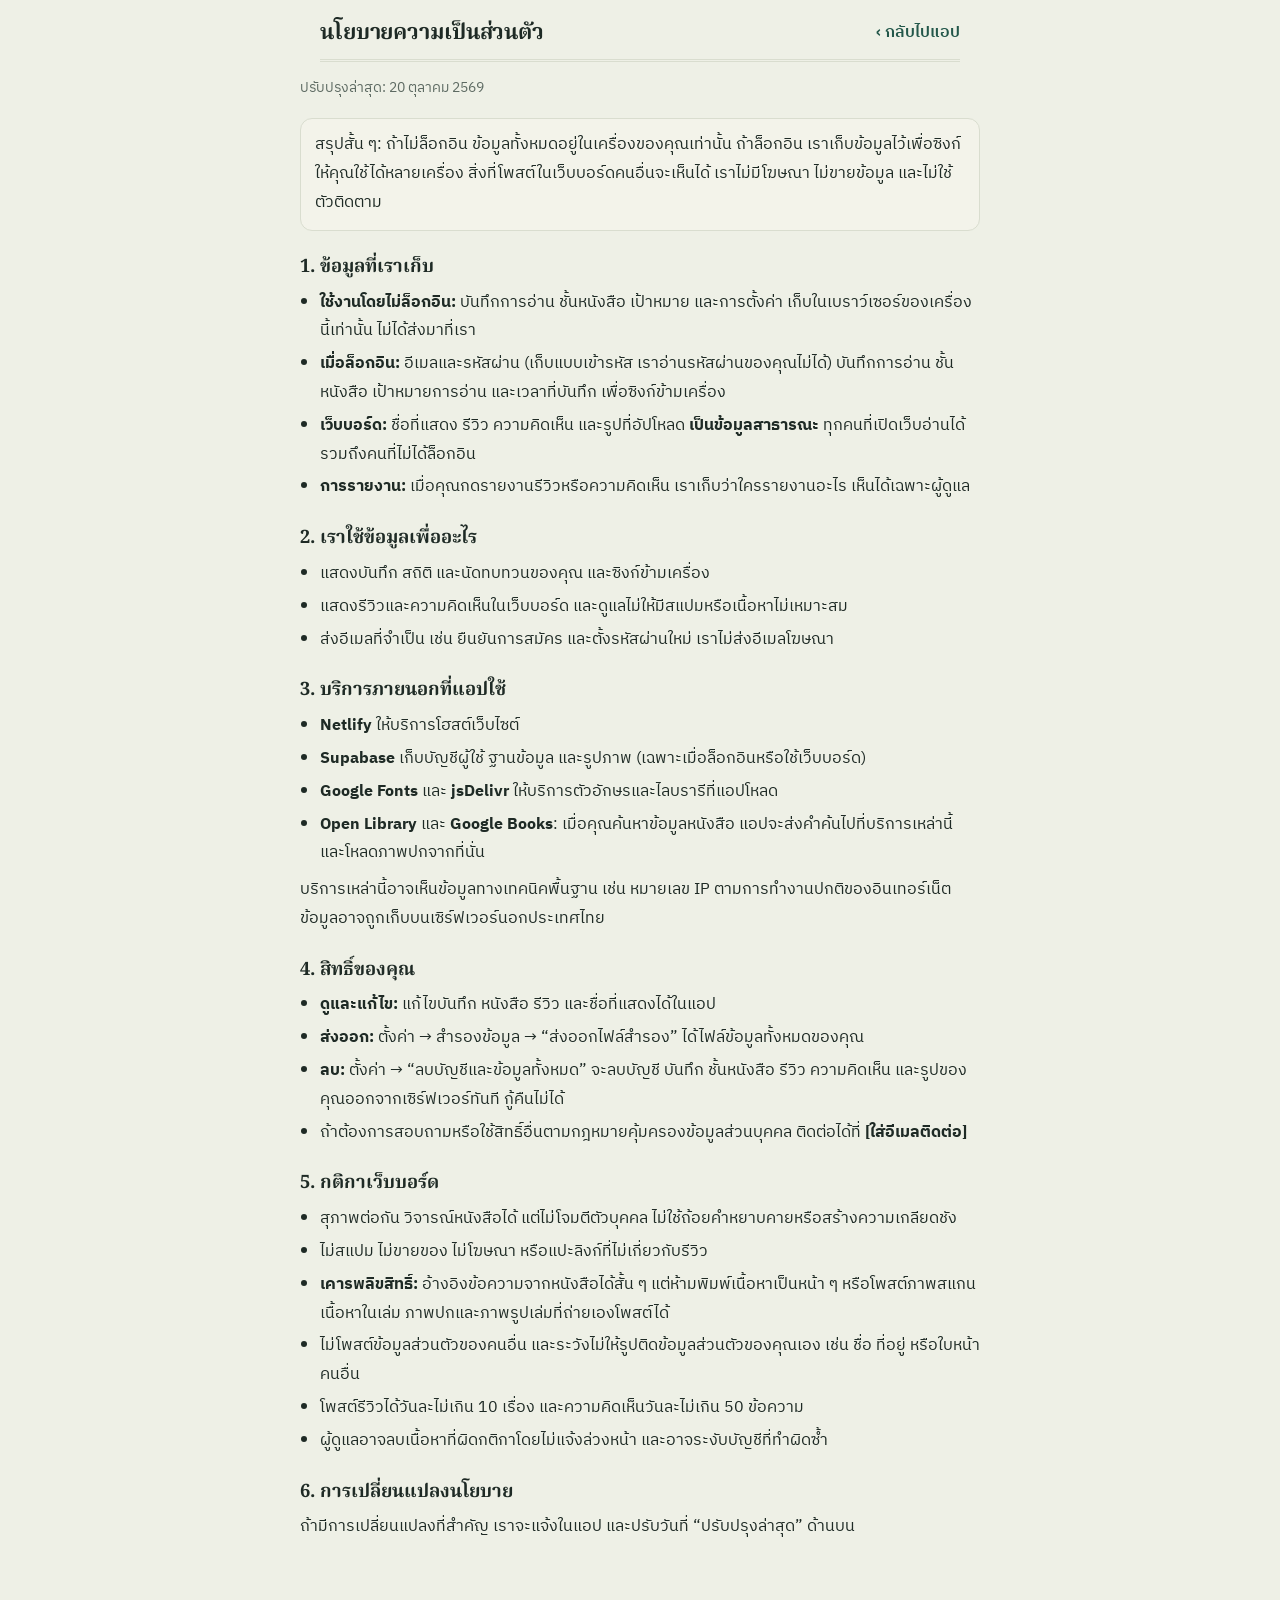
==== privacy.html @ 0d03c8bd "ค้นหาข้อมูลหนังสือ, หน้าแนะนำครั้งแรก, นโยบายความเป็นส่วนตัว และลบบัญชี ค้นหาข้อมูลหนังสือ - ค้นด้วย" ====
<!doctype html>
<html lang="th" data-theme="light">
<head>
  <meta charset="utf-8">
  <meta name="viewport" content="width=device-width, initial-scale=1, viewport-fit=cover">
  <title>นโยบายความเป็นส่วนตัวและกติกาการใช้งาน · สมุดบันทึกการอ่าน</title>
  <meta name="theme-color" content="#eef0e6">
  <link rel="icon" href="icons/icon.svg" type="image/svg+xml">
  <script>try { var t = localStorage.getItem("reading-journal-theme"); if (t === "dark" || t === "system") document.documentElement.dataset.theme = t; } catch (e) {}</script>
  <link rel="preconnect" href="https://fonts.googleapis.com">
  <link rel="stylesheet" href="https://fonts.googleapis.com/css2?family=Noto+Serif+Thai:wght@500;700&family=IBM+Plex+Sans+Thai:wght@400;500;600&display=swap">
  <link rel="stylesheet" href="app.css">
  <style>
    body { padding-bottom: 48px; }
    .doc { max-width: 680px; margin: 0 auto; display: grid; gap: 18px; padding-block: 8px 24px; }
    .doc section { display: grid; gap: 8px; }
    .doc h2 { font-size: 1.15rem; margin-top: 6px; }
    .doc p, .doc li { margin: 0; line-height: 1.8; }
    .doc ul { margin: 0; padding-left: 20px; display: grid; gap: 4px; }
    .doc .updated { color: var(--muted); font-size: .85rem; }
    .doc .callout { background: var(--field); border: 1px solid var(--line); border-radius: 12px; padding: 12px 14px; }
    .doc a { color: var(--accent); }
    .top h1 { font-size: 1.35rem; }
    .top .back { white-space: nowrap; flex-shrink: 0; }
  </style>
</head>
<body>
  <header class="top">
    <h1>นโยบายความเป็นส่วนตัว</h1>
    <a class="link back" href="./">‹ กลับไปแอป</a>
  </header>
  <main class="doc">
    <p class="updated">ปรับปรุงล่าสุด: 20 ตุลาคม 2569</p>

    <p class="callout">สรุปสั้น ๆ: ถ้าไม่ล็อกอิน ข้อมูลทั้งหมดอยู่ในเครื่องของคุณเท่านั้น ถ้าล็อกอิน เราเก็บข้อมูลไว้เพื่อซิงก์ให้คุณใช้ได้หลายเครื่อง สิ่งที่โพสต์ในเว็บบอร์ดคนอื่นจะเห็นได้ เราไม่มีโฆษณา ไม่ขายข้อมูล และไม่ใช้ตัวติดตาม</p>

    <section>
      <h2>1. ข้อมูลที่เราเก็บ</h2>
      <ul>
        <li><b>ใช้งานโดยไม่ล็อกอิน:</b> บันทึกการอ่าน ชั้นหนังสือ เป้าหมาย และการตั้งค่า เก็บในเบราว์เซอร์ของเครื่องนี้เท่านั้น ไม่ได้ส่งมาที่เรา</li>
        <li><b>เมื่อล็อกอิน:</b> อีเมลและรหัสผ่าน (เก็บแบบเข้ารหัส เราอ่านรหัสผ่านของคุณไม่ได้) บันทึกการอ่าน ชั้นหนังสือ เป้าหมายการอ่าน และเวลาที่บันทึก เพื่อซิงก์ข้ามเครื่อง</li>
        <li><b>เว็บบอร์ด:</b> ชื่อที่แสดง รีวิว ความคิดเห็น และรูปที่อัปโหลด <b>เป็นข้อมูลสาธารณะ</b> ทุกคนที่เปิดเว็บอ่านได้ รวมถึงคนที่ไม่ได้ล็อกอิน</li>
        <li><b>การรายงาน:</b> เมื่อคุณกดรายงานรีวิวหรือความคิดเห็น เราเก็บว่าใครรายงานอะไร เห็นได้เฉพาะผู้ดูแล</li>
      </ul>
    </section>

    <section>
      <h2>2. เราใช้ข้อมูลเพื่ออะไร</h2>
      <ul>
        <li>แสดงบันทึก สถิติ และนัดทบทวนของคุณ และซิงก์ข้ามเครื่อง</li>
        <li>แสดงรีวิวและความคิดเห็นในเว็บบอร์ด และดูแลไม่ให้มีสแปมหรือเนื้อหาไม่เหมาะสม</li>
        <li>ส่งอีเมลที่จำเป็น เช่น ยืนยันการสมัคร และตั้งรหัสผ่านใหม่ เราไม่ส่งอีเมลโฆษณา</li>
      </ul>
    </section>

    <section>
      <h2>3. บริการภายนอกที่แอปใช้</h2>
      <ul>
        <li><b>Netlify</b> ให้บริการโฮสต์เว็บไซต์</li>
        <li><b>Supabase</b> เก็บบัญชีผู้ใช้ ฐานข้อมูล และรูปภาพ (เฉพาะเมื่อล็อกอินหรือใช้เว็บบอร์ด)</li>
        <li><b>Google Fonts</b> และ <b>jsDelivr</b> ให้บริการตัวอักษรและไลบรารีที่แอปโหลด</li>
        <li><b>Open Library</b> และ <b>Google Books</b>: เมื่อคุณค้นหาข้อมูลหนังสือ แอปจะส่งคำค้นไปที่บริการเหล่านี้ และโหลดภาพปกจากที่นั่น</li>
      </ul>
      <p>บริการเหล่านี้อาจเห็นข้อมูลทางเทคนิคพื้นฐาน เช่น หมายเลข IP ตามการทำงานปกติของอินเทอร์เน็ต ข้อมูลอาจถูกเก็บบนเซิร์ฟเวอร์นอกประเทศไทย</p>
    </section>

    <section>
      <h2>4. สิทธิ์ของคุณ</h2>
      <ul>
        <li><b>ดูและแก้ไข:</b> แก้ไขบันทึก หนังสือ รีวิว และชื่อที่แสดงได้ในแอป</li>
        <li><b>ส่งออก:</b> ตั้งค่า → สำรองข้อมูล → “ส่งออกไฟล์สำรอง” ได้ไฟล์ข้อมูลทั้งหมดของคุณ</li>
        <li><b>ลบ:</b> ตั้งค่า → “ลบบัญชีและข้อมูลทั้งหมด” จะลบบัญชี บันทึก ชั้นหนังสือ รีวิว ความคิดเห็น และรูปของคุณออกจากเซิร์ฟเวอร์ทันที กู้คืนไม่ได้</li>
        <li>ถ้าต้องการสอบถามหรือใช้สิทธิ์อื่นตามกฎหมายคุ้มครองข้อมูลส่วนบุคคล ติดต่อได้ที่ <b>[ใส่อีเมลติดต่อ]</b></li>
      </ul>
    </section>

    <section id="rules">
      <h2>5. กติกาเว็บบอร์ด</h2>
      <ul>
        <li>สุภาพต่อกัน วิจารณ์หนังสือได้ แต่ไม่โจมตีตัวบุคคล ไม่ใช้ถ้อยคำหยาบคายหรือสร้างความเกลียดชัง</li>
        <li>ไม่สแปม ไม่ขายของ ไม่โฆษณา หรือแปะลิงก์ที่ไม่เกี่ยวกับรีวิว</li>
        <li><b>เคารพลิขสิทธิ์:</b> อ้างอิงข้อความจากหนังสือได้สั้น ๆ แต่ห้ามพิมพ์เนื้อหาเป็นหน้า ๆ หรือโพสต์ภาพสแกนเนื้อหาในเล่ม ภาพปกและภาพรูปเล่มที่ถ่ายเองโพสต์ได้</li>
        <li>ไม่โพสต์ข้อมูลส่วนตัวของคนอื่น และระวังไม่ให้รูปติดข้อมูลส่วนตัวของคุณเอง เช่น ชื่อ ที่อยู่ หรือใบหน้าคนอื่น</li>
        <li>โพสต์รีวิวได้วันละไม่เกิน 10 เรื่อง และความคิดเห็นวันละไม่เกิน 50 ข้อความ</li>
        <li>ผู้ดูแลอาจลบเนื้อหาที่ผิดกติกาโดยไม่แจ้งล่วงหน้า และอาจระงับบัญชีที่ทำผิดซ้ำ</li>
      </ul>
    </section>

    <section>
      <h2>6. การเปลี่ยนแปลงนโยบาย</h2>
      <p>ถ้ามีการเปลี่ยนแปลงที่สำคัญ เราจะแจ้งในแอป และปรับวันที่ “ปรับปรุงล่าสุด” ด้านบน</p>
    </section>
  </main>
</body>
</html>
---- app.css ----
/* แนวทาง: "ห้องสมุดอบอุ่น" — กระดาษอมเขียว หมึกเข้ม ปกผ้าสีเขียวขวด และทองสำหรับความสำเร็จ
   Layout: แอปคอลัมน์เดียวสำหรับมือถือ หัวเรื่องแบบหน้าหนังสือ เนื้อหาเลื่อนได้ แถบเมนูติดล่าง; บนจอใหญ่จัดกลาง */
:root {
  --bg: #eef0e6;          /* กระดาษอมเขียว */
  --paper: #fbfaf4;       /* หน้ากระดาษการ์ด */
  --field: #f3f3ea;       /* ช่องกรอก */
  --ink: #1e2a25;         /* หมึก */
  --muted: #5d6a62;
  --line: #d9ddcf;
  --accent: #23574a;      /* ปกผ้าเขียวขวด */
  --accent-deep: #18413a;
  --on-accent: #f7f4e6;
  --accent-soft: #e0eae2;
  --gold: #94701f;        /* ความสำเร็จ: ดาว ✓ ตัวเลข */
  --gold-soft: #f2e9d0;
  --due: #a5591b;         /* ต้องทำ: ถึงรอบทบทวน เตือน */
  --due-soft: #f5e6d3;
  --shadow: 30 42 37;     /* rgb ของเงา */
  --display: "Noto Serif Thai", "Iowan Old Style", Georgia, serif;
  --body: "IBM Plex Sans Thai", "Sarabun", system-ui, sans-serif;
  /* สีกราฟหมวดหมู่ 8 สี (ตรวจด้วย validate_palette แล้ว: CVD ΔE ≥ 8.8, normal ≥ 16.6, contrast ≥ 3:1) */
  --c1: #007b4e; --c2: #b85881; --c3: #206ec8; --c4: #9f3c23; --c5: #824ca6; --c6: #915500; --c7: #00989f; --c8: #7f8a00; --c-none: #b9bdb2;
  --radius: 14px;
  --tabs-h: 66px;
  color-scheme: light;
}
/* ธีม: ค่าเริ่มต้นคือโทนสว่าง (data-theme="light")
   เลือกได้ในหน้าตั้งค่า: "dark" = มืดเสมอ, "system" = ตามการตั้งค่าของเครื่อง */
:root[data-theme="dark"] {
  --bg: #111814; --paper: #19221d; --field: #141c18; --ink: #e8eae0; --muted: #9da99f; --line: #2c3832;
  --accent: #8fc9b2; --accent-deep: #a9d8c5; --on-accent: #0e1d17; --accent-soft: #1f3129;
  --gold: #dcb766; --gold-soft: #33301f; --due: #e3a25b; --due-soft: #35281a; --shadow: 0 0 0;
  --c1: #048560; --c2: #cd5e8e; --c3: #3883dd; --c4: #d9674b; --c5: #a76fce; --c6: #9c6400; --c7: #00939c; --c8: #828c2b; --c-none: #4a554e;
  color-scheme: dark;
}
@media (prefers-color-scheme: dark) {
  :root[data-theme="system"] {
    --bg: #111814; --paper: #19221d; --field: #141c18; --ink: #e8eae0; --muted: #9da99f; --line: #2c3832;
    --accent: #8fc9b2; --accent-deep: #a9d8c5; --on-accent: #0e1d17; --accent-soft: #1f3129;
    --gold: #dcb766; --gold-soft: #33301f; --due: #e3a25b; --due-soft: #35281a; --shadow: 0 0 0;
  --c1: #048560; --c2: #cd5e8e; --c3: #3883dd; --c4: #d9674b; --c5: #a76fce; --c6: #9c6400; --c7: #00939c; --c8: #828c2b; --c-none: #4a554e;
    color-scheme: dark;
  }
}

* { box-sizing: border-box; -webkit-tap-highlight-color: transparent; }
[hidden] { display: none !important; }
html, body { margin: 0; }
body {
  background: var(--bg); color: var(--ink);
  font-family: var(--body); font-size: 16px; line-height: 1.65;
  padding: 0 16px calc(var(--tabs-h) + env(safe-area-inset-bottom, 0px) + 28px);
  -webkit-text-size-adjust: 100%;
  -webkit-font-smoothing: antialiased;
}
::selection { background: var(--gold-soft); }
main, .top { max-width: 640px; margin: 0 auto; }

/* ---------- หัวเรื่องแบบหน้าหนังสือ ---------- */
.top {
  display: flex; justify-content: space-between; align-items: center; gap: 12px;
  padding-top: calc(env(safe-area-inset-top, 0px) + 20px); padding-bottom: 12px;
  margin-bottom: 6px;
  border-bottom: 3px double var(--line);
}
h1 { font-family: var(--display); font-weight: 700; font-size: 1.7rem; margin: 0; line-height: 1.25; letter-spacing: -.005em; text-wrap: balance; }
h2 { font-family: var(--display); font-weight: 700; font-size: 1.12rem; margin: 0; line-height: 1.4; }
h3 { text-wrap: balance; }
.top-right { display: flex; align-items: center; gap: 8px; flex-shrink: 0; }
.sync { margin: 0; font-size: .76rem; color: var(--muted); }
.sync.warn { color: var(--due); font-weight: 600; }
.icon-btn {
  width: 40px; height: 40px; padding: 0; display: grid; place-items: center; border-radius: 50%;
  color: var(--muted); background: var(--paper); border: 1px solid var(--line);
}
.icon-btn svg { width: 21px; height: 21px; fill: none; stroke: currentColor; stroke-width: 1.8; stroke-linecap: round; }
.icon-btn.on { color: var(--accent); border-color: var(--accent); }

.view { display: grid; gap: 18px; padding-block: 12px; }
.today {
  margin: 0; color: var(--muted); font-size: .8rem; letter-spacing: .06em;
  display: flex; align-items: center; gap: 10px;
}
.today::after { content: ""; flex: 1; height: 1px; background: var(--line); }

/* ---------- พื้นผิว ---------- */
.card, .entry, fieldset, .stats {
  background: var(--paper); border: 1px solid var(--line); border-radius: var(--radius);
  box-shadow: 0 1px 0 rgb(var(--shadow) / .04), 0 10px 24px -18px rgb(var(--shadow) / .35);
}
.card { padding: 18px; }
.stack { display: grid; gap: 10px; }
.stack p { margin: 0; }
hr { border: 0; border-top: 1px solid var(--line); margin: 4px 0; width: 100%; }

/* ตัวเลขสรุปแบบสมุดบัญชี: การ์ดเดียว คั่นด้วยเส้นบาง */
.stats { display: grid; grid-template-columns: repeat(3, minmax(0, 1fr)); padding: 4px 0; }
.stat { padding: 10px 14px; min-width: 0; }
.stat + .stat { border-left: 1px solid var(--line); }
.stat b {
  display: block; font-family: var(--display); font-weight: 700; font-size: 1.6rem; line-height: 1.15;
  color: var(--gold); font-variant-numeric: tabular-nums;
}
.stat span { font-size: .76rem; color: var(--muted); line-height: 1.35; display: block; }
.stat span small { display: block; font-size: .7rem; opacity: .85; }
.stats.four { grid-template-columns: repeat(4, minmax(0, 1fr)); }
.stats.four .stat { padding: 8px 10px; }
.stats.four .stat b { font-size: 1.25rem; }
.stats.four .stat span { font-size: .68rem; }

/* ---------- ฟอร์ม ---------- */
form { display: grid; gap: 20px; }
fieldset { margin: 0; padding: 18px 16px 16px; display: grid; gap: 12px; min-width: 0; }
legend {
  font-family: var(--display); font-size: .8rem; font-weight: 700; letter-spacing: .04em;
  color: var(--accent); background: var(--paper); padding: 2px 10px; border: 1px solid var(--line); border-radius: 999px;
}
.row { display: grid; grid-template-columns: repeat(auto-fit, minmax(130px, 1fr)); gap: 12px; }
label { display: grid; gap: 5px; font-size: .88rem; font-weight: 500; min-width: 0; }
label small { font-weight: 400; color: var(--muted); }
input, textarea, select {
  font: inherit; font-size: 16px; color: var(--ink); background: var(--field);
  border: 1px solid var(--line); border-radius: 10px; padding: 10px 12px; width: 100%; min-width: 0;
  transition: border-color .15s, box-shadow .15s;
}
input::placeholder, textarea::placeholder { color: color-mix(in srgb, var(--muted) 70%, transparent); }
input:focus, textarea:focus, select:focus { outline: none; border-color: var(--accent); box-shadow: 0 0 0 3px color-mix(in srgb, var(--accent) 18%, transparent); }
textarea { resize: vertical; min-height: 80px; line-height: 1.7; }
:focus-visible { outline: 2px solid var(--accent); outline-offset: 2px; }
.points { display: grid; gap: 8px; counter-reset: p; }
.points div { position: relative; }
.points input { padding-left: 38px; }
.points div::before {
  counter-increment: p; content: counter(p); position: absolute; left: 10px; top: 50%; transform: translateY(-50%);
  width: 20px; height: 20px; border-radius: 50%; display: grid; place-items: center;
  background: var(--accent-soft); color: var(--accent); font-weight: 700; font-size: .75rem;
}
.scale { display: flex; gap: 6px; flex-wrap: wrap; align-items: center; }
.scale label { display: flex; align-items: center; gap: 6px; border: 1px solid var(--line); border-radius: 999px; padding: 5px 14px; cursor: pointer; font-weight: 400; background: var(--field); }
.scale label:has(input:checked) { border-color: var(--accent); background: var(--accent-soft); color: var(--accent); font-weight: 600; }
.scale input, .check input { width: auto; margin: 0; accent-color: var(--accent); }
.check { display: flex; align-items: center; gap: 8px; font-weight: 400; }
.lbl-like { display: block; font-size: .88rem; font-weight: 500; margin-bottom: 4px; }

/* ---------- ปุ่ม ---------- */
.actions { display: flex; gap: 10px; flex-wrap: wrap; align-items: center; }
.actions.end { align-self: end; }
button, .filebtn {
  font: inherit; cursor: pointer; border-radius: 10px; padding: 9px 16px;
  border: 1px solid var(--line); background: var(--paper); color: var(--ink);
  transition: background .15s, border-color .15s, transform .08s;
}
button:hover, .filebtn:hover { border-color: color-mix(in srgb, var(--accent) 45%, var(--line)); }
button:active { transform: translateY(1px); }
button:disabled { opacity: .55; cursor: default; }
button.primary {
  background: var(--accent); border-color: var(--accent-deep); color: var(--on-accent); font-weight: 600;
  box-shadow: inset 0 1px 0 rgb(255 255 255 / .14), 0 6px 14px -10px rgb(var(--shadow) / .8);
}
button.primary:hover { background: var(--accent-deep); }
button.big { padding: 14px; font-size: 1rem; width: 100%; border-radius: 12px; }
button.small { padding: 4px 12px; font-size: .82rem; border-radius: 8px; }
button.link { border: 0; background: none; padding: 4px 0; color: var(--accent); text-decoration: underline; text-underline-offset: 3px; box-shadow: none; }
button.back { justify-self: start; text-decoration: none; font-weight: 600; }
.filebtn { display: inline-block; font-weight: 400; font-size: 1rem; }
.filebtn input { display: none; }

/* ---------- รายการ / การ์ดบันทึก ---------- */
.list { display: grid; gap: 12px; min-width: 0; }
.list > h2 { margin-top: 4px; }
.entry { padding: 14px 16px; display: grid; gap: 6px; min-width: 0; }
.entry-head { display: flex; justify-content: space-between; align-items: start; gap: 10px; }
.entry h3 { margin: 0; font-family: var(--display); font-weight: 700; font-size: 1.05rem; line-height: 1.4; }
.meta { font-size: .78rem; color: var(--muted); font-variant-numeric: tabular-nums; margin: 0; }
.entry ol { margin: 2px 0; padding-left: 20px; }
.entry ol li::marker { color: var(--gold); font-weight: 700; }
.entry p { margin: 0; overflow-wrap: anywhere; }
.lbl { font-size: .74rem; color: var(--muted); font-weight: 600; }
.chip { font-size: .72rem; padding: 2px 10px; border-radius: 999px; background: var(--accent-soft); color: var(--accent); font-weight: 600; white-space: nowrap; }
.chip.due { background: var(--due-soft); color: var(--due); }
.chip.example { background: var(--line); color: var(--muted); }
.entry-actions { display: flex; gap: 8px; justify-content: flex-end; }
.empty, .note { color: var(--muted); font-size: .88rem; margin: 0; }
.msg { margin: 0; font-size: .88rem; color: var(--muted); }
.msg.error { color: var(--due); }
.links { display: flex; justify-content: space-between; gap: 10px; flex-wrap: wrap; }

/* กล่องที่ต้องลงมือทำ: ทบทวน / สำรองข้อมูล */
.due-box, .backup-nudge {
  background: var(--due-soft); border: 1px solid color-mix(in srgb, var(--due) 25%, transparent);
  border-radius: var(--radius); padding: 16px 18px; display: grid; gap: 10px; box-shadow: none;
}
.due-box h2, .backup-nudge h2 { color: var(--due); }
.due-item { display: flex; justify-content: space-between; align-items: center; gap: 10px; }
.due-item + .due-item { border-top: 1px dashed color-mix(in srgb, var(--due) 30%, transparent); padding-top: 10px; }
.due-item p { margin: 0; min-width: 0; }
.day-review { background: var(--due-soft); border-radius: 10px; padding: 10px 14px; }
.migrate { border-color: var(--accent); }

/* ---------- หน้าแรก: ปุ่มหลัก + เป้าหมาย ---------- */
.home-actions { display: grid; grid-template-columns: 1.2fr 1fr; gap: 10px; }
.home-actions .big { padding: 15px 8px; }
.goal-card, .goal-today { padding: 14px 16px; display: grid; gap: 10px; }
.goal-row { display: flex; justify-content: space-between; align-items: center; gap: 10px; }
.goal-row p { margin: 0; min-width: 0; }
.goal-row button, .goal-row .chip { white-space: nowrap; flex-shrink: 0; }
.goal-today.done .chip { background: var(--gold-soft); color: var(--gold); }
.bar { height: 8px; border-radius: 999px; background: var(--field); border: 1px solid var(--line); overflow: hidden; }
.bar span { display: block; height: 100%; width: 0; background: var(--accent); border-radius: inherit; transition: width .4s ease; }
.goal-today.done .bar span { background: var(--gold); }
fieldset.days { padding: 12px; background: var(--field); box-shadow: none; }
fieldset.days legend { background: var(--field); }
.day-chips { display: flex; flex-wrap: wrap; gap: 6px; }
.day-chips label { display: flex; align-items: center; gap: 4px; border: 1px solid var(--line); border-radius: 999px; padding: 3px 11px; font-weight: 400; cursor: pointer; background: var(--paper); }
.day-chips label:has(input:checked) { border-color: var(--accent); color: var(--accent); font-weight: 600; }
.day-chips input { width: auto; margin: 0; accent-color: var(--accent); }

/* ---------- ตัวจับเวลา ---------- */
.timer { display: grid; gap: 12px; }
.timer-row { display: flex; align-items: baseline; gap: 14px; flex-wrap: wrap; }
.timer-time { font-family: var(--display); font-size: 2.6rem; font-weight: 700; line-height: 1; color: var(--accent); font-variant-numeric: tabular-nums; letter-spacing: .01em; }
.timer.running { border-color: color-mix(in srgb, var(--gold) 55%, var(--line)); background: linear-gradient(var(--paper), color-mix(in srgb, var(--gold-soft) 45%, var(--paper))); }
.timer.running .timer-time { color: var(--gold); }
.timer-mini {
  position: fixed; left: 50%; transform: translateX(-50%); z-index: 15;
  bottom: calc(var(--tabs-h) + env(safe-area-inset-bottom, 0px) + 10px);
  background: var(--accent); color: var(--on-accent); border: 0; border-radius: 999px;
  padding: 9px 18px; font-size: .86rem; font-weight: 600; white-space: nowrap;
  max-width: calc(100% - 32px); overflow: hidden; text-overflow: ellipsis;
  box-shadow: 0 10px 24px -8px rgb(var(--shadow) / .55);
}
.timer-mini span { font-variant-numeric: tabular-nums; }
.timer-mini:hover { background: var(--accent-deep); }

/* ---------- ทบทวน ---------- */
.review { display: grid; gap: 14px; }
.review .goal { margin: 0; font-style: italic; color: var(--muted); }
#rvAnswer { border-top: 1px solid var(--line); padding-top: 14px; display: grid; gap: 8px; }
#rvAnswer ol, #rvAnswer p { margin: 0; }
.grade { display: grid; gap: 8px; }

/* ---------- ปฏิทิน: สีเข้มขึ้นตามเวลาที่อ่าน ---------- */
.cal-head { display: flex; align-items: center; justify-content: space-between; gap: 10px; }
.cal-head button { width: 42px; height: 42px; padding: 0; font-size: 1.4rem; line-height: 1; border-radius: 50%; }
.cal-head h2 { text-align: center; flex: 1; font-size: 1.25rem; }
#calToday { justify-self: center; }
.cal { padding: 14px 12px; display: grid; gap: 10px; }
.cal-week, .cal-grid { display: grid; grid-template-columns: repeat(7, minmax(0, 1fr)); gap: 5px; }
.cal-week span { text-align: center; font-size: .72rem; color: var(--muted); font-weight: 600; }
.cal-grid button {
  position: relative; aspect-ratio: 1; max-width: 100%; padding: 0; border-radius: 10px;
  border: 1px solid transparent; background: var(--field); color: var(--ink); box-shadow: none;
  font-size: .9rem; font-variant-numeric: tabular-nums;
}
.cal-grid .lv1, .cal-legend .lv1 { background: color-mix(in srgb, var(--accent) 20%, var(--paper)); }
.cal-grid .lv2, .cal-legend .lv2 { background: color-mix(in srgb, var(--accent) 42%, var(--paper)); }
.cal-grid .lv3, .cal-legend .lv3 { background: color-mix(in srgb, var(--accent) 68%, var(--paper)); }
.cal-grid .lv4, .cal-legend .lv4 { background: var(--accent); }
.cal-grid .lv3, .cal-grid .lv4 { color: var(--on-accent); font-weight: 600; }
.cal-grid .today { border-color: var(--ink); font-weight: 700; }
.cal-grid .sel { outline: 2px solid var(--gold); outline-offset: 2px; }
.cal-grid .future { color: var(--muted); }
.cal-grid .off { color: var(--muted); opacity: .5; }
.cal-grid .review::after {
  content: ""; position: absolute; left: 50%; bottom: 4px; transform: translateX(-50%);
  width: 5px; height: 5px; border-radius: 50%; background: var(--due);
}
.cal-grid .met .tick {
  position: absolute; top: -5px; right: -5px; width: 18px; height: 18px; border-radius: 50%;
  display: grid; place-items: center; font-size: .64rem; font-weight: 700; line-height: 1;
  background: var(--gold); color: var(--paper); border: 2px solid var(--paper); z-index: 1;
}
.cal-legend { display: flex; align-items: center; gap: 5px; flex-wrap: wrap; font-size: .72rem; color: var(--muted); }
.cal-legend i { width: 13px; height: 13px; border-radius: 4px; display: inline-block; }
.cal-legend .dot { width: 7px; height: 7px; border-radius: 50%; background: var(--due); }
.cal-legend .tick { width: 15px; height: 15px; border-radius: 50%; display: inline-grid; place-items: center; font-size: .58rem; background: var(--gold); color: var(--paper); }
.cal-legend .sep { width: 10px; }

/* ---------- เว็บบอร์ดรีวิว ---------- */
.board-bar { display: flex; gap: 8px; }
.board-bar .grow { flex: 1 1 auto; }
.board-bar label:not(.grow) { flex: 0 0 auto; width: 128px; }
.cat-chips { display: flex; gap: 6px; overflow-x: auto; scrollbar-width: none; margin: 0 -16px; padding: 0 16px 4px; }
.cat-chips::-webkit-scrollbar { display: none; }
.cat-chips .cat { white-space: nowrap; border-radius: 999px; padding: 6px 14px; font-size: .84rem; flex-shrink: 0; box-shadow: none; }
.cat-chips .cat.on { background: var(--accent); border-color: var(--accent-deep); color: var(--on-accent); font-weight: 600; }
a.b-card { color: inherit; text-decoration: none; transition: border-color .15s, transform .15s, box-shadow .15s; }
a.b-card:hover { border-color: color-mix(in srgb, var(--accent) 45%, var(--line)); transform: translateY(-1px); box-shadow: 0 1px 0 rgb(var(--shadow) / .04), 0 16px 28px -20px rgb(var(--shadow) / .5); }
.b-card .excerpt { color: var(--muted); font-size: .9rem; }
.book { margin: 0; font-size: .9rem; color: var(--muted); }
.stars { color: var(--gold); letter-spacing: .06em; font-size: .9rem; white-space: nowrap; }
.big-stars { font-size: 1.2rem; }
.post { display: grid; gap: 10px; padding: 20px; }
.post-title { font-size: 1.45rem; line-height: 1.4; text-wrap: balance; }
.post-body { white-space: pre-wrap; overflow-wrap: anywhere; line-height: 1.85; border-top: 3px double var(--line); padding-top: 14px; font-size: 1.02rem; }
.comment { border-bottom: 1px solid var(--line); padding-block: 12px; display: grid; gap: 4px; min-width: 0; }
.comment:last-child { border-bottom: 0; }
.comment p { margin: 0; }
.comment-body { white-space: pre-wrap; overflow-wrap: anywhere; }
#pComments { background: var(--paper); border: 1px solid var(--line); border-radius: var(--radius); padding: 2px 16px; gap: 0; }
#pComments .empty { padding-block: 12px; }
.stars-input { display: flex; gap: 4px; }
.stars-input label { position: relative; display: block; cursor: pointer; font-size: 2rem; line-height: 1; color: var(--line); font-weight: 400; transition: color .12s, transform .12s; }
.stars-input label:hover { transform: scale(1.08); }
.stars-input label.lit { color: var(--gold); }
.stars-input input { position: absolute; opacity: 0; width: 1px; height: 1px; }
.stars-input label:focus-within { outline: 2px solid var(--accent); outline-offset: 2px; border-radius: 4px; }
.sr { position: absolute; width: 1px; height: 1px; overflow: hidden; clip: rect(0 0 0 0); white-space: nowrap; }

/* ---------- ปุ่มแบ่งส่วน (segmented) ---------- */
.seg { display: inline-flex; gap: 2px; padding: 3px; border-radius: 12px; background: var(--field); border: 1px solid var(--line); justify-self: start; }
.seg.wide { display: grid; grid-auto-flow: column; grid-auto-columns: 1fr; justify-self: stretch; }
.seg button { border: 0; background: none; box-shadow: none; border-radius: 9px; padding: 7px 14px; font-size: .88rem; color: var(--muted); }
.seg button[aria-pressed="true"], .seg button[aria-selected="true"] { background: var(--paper); color: var(--accent); font-weight: 700; box-shadow: 0 1px 3px rgb(var(--shadow) / .15); }
.timer.on-break { border-color: color-mix(in srgb, var(--accent) 40%, var(--line)); background: linear-gradient(var(--paper), var(--accent-soft)); }
.timer.on-break .timer-time { color: var(--accent); }

/* ---------- ชั้นหนังสือ ---------- */
.shelf-group { display: grid; gap: 10px; }
.shelf-group h2 { display: flex; align-items: center; gap: 8px; }
.count { font-family: var(--body); font-size: .75rem; font-weight: 600; color: var(--muted); background: var(--field); border: 1px solid var(--line); border-radius: 999px; padding: 0 8px; }
button.book-card { display: flex; gap: 12px; text-align: left; width: 100%; align-items: stretch; padding: 12px 14px 12px 12px; font: inherit; color: inherit; }
button.book-card:hover { border-color: color-mix(in srgb, var(--accent) 45%, var(--line)); }
.book-spine { flex: 0 0 6px; border-radius: 3px; background: linear-gradient(var(--accent), var(--accent-deep)); }
.book-main { display: grid; gap: 4px; min-width: 0; flex: 1; }
.book-main .bar { margin-top: 2px; }
.chip.gold { background: var(--gold-soft); color: var(--gold); }
.chip.quiet { background: var(--field); color: var(--muted); border: 1px solid var(--line); }
.pick { display: grid; gap: 6px; border-color: color-mix(in srgb, var(--gold) 45%, var(--line)); background: linear-gradient(var(--paper), color-mix(in srgb, var(--gold-soft) 50%, var(--paper))); }
.pick h3 { margin: 0; font-family: var(--display); }
.book-detail { display: grid; gap: 10px; }
.mini-stats { display: grid; grid-template-columns: repeat(3, minmax(0, 1fr)); border-top: 1px solid var(--line); border-bottom: 1px solid var(--line); padding-block: 10px; }
.mini-stats div { display: grid; gap: 2px; padding-inline: 10px; min-width: 0; }
.mini-stats div + div { border-left: 1px solid var(--line); }
.mini-stats b { font-family: var(--display); font-size: 1.15rem; color: var(--gold); font-variant-numeric: tabular-nums; }
.mini-stats span { font-size: .72rem; color: var(--muted); }
.forecast { margin: 0; background: var(--field); border-radius: 10px; padding: 10px 12px; font-size: .9rem; }
.stats-link { justify-self: end; margin-top: -8px; font-size: .86rem; text-decoration: none; font-weight: 600; }

/* ---------- สถิติ ---------- */
.challenge { background: linear-gradient(var(--paper), color-mix(in srgb, var(--gold-soft) 40%, var(--paper))); }
.challenge-num { margin: 0; font-size: 1rem; color: var(--muted); }
.challenge-num b, .hero-num b { font-family: var(--display); font-size: 2.4rem; color: var(--gold); line-height: 1; font-variant-numeric: tabular-nums; }
.hero-num { margin: 0; color: var(--muted); }
.challenge-bar { position: relative; height: 12px; overflow: visible; }
.challenge-bar > span { background: var(--gold); }
.challenge-bar i { position: absolute; top: -4px; bottom: -4px; width: 2px; background: var(--ink); opacity: .55; border-radius: 1px; transform: translateX(-1px); }
.forecast-list { margin: 0; padding-left: 18px; display: grid; gap: 4px; font-size: .9rem; }

/* กราฟแท่งรายสัปดาห์ */
.wchart { position: relative; height: 170px; margin: 18px 0 22px; padding-left: 46px; }
.wchart-grid { position: absolute; inset: 0 0 0 0; display: flex; flex-direction: column; justify-content: space-between; pointer-events: none; }
.wchart-grid span { position: relative; height: 0; width: 100%; border-top: 1px solid color-mix(in srgb, var(--line) 70%, transparent); }
.wchart-grid span:last-child { border-top-color: var(--line); }
.wchart-grid em { position: absolute; left: 0; top: -15px; font-style: normal; font-size: .66rem; color: var(--muted); white-space: nowrap; }
.wchart-goal { position: absolute; left: 46px; right: 0; bottom: var(--goal); border-top: 2px dashed color-mix(in srgb, var(--gold) 80%, transparent); pointer-events: none; z-index: 1; }
.wchart-goal span { position: absolute; right: 0; top: -17px; font-size: .66rem; font-weight: 700; color: var(--gold); background: var(--paper); padding: 0 4px; }
.wchart-bars { position: absolute; left: 46px; right: 0; top: 0; bottom: 0; display: grid; grid-template-columns: repeat(var(--n, 8), minmax(0, 1fr)); gap: 2px; }
.wbar { position: relative; height: 100%; border: 0; background: none; box-shadow: none; padding: 0 18%; border-radius: 0; display: flex; align-items: flex-end; min-width: 0; }
.wbar.future .wbar-fill { background: transparent; }
.wbar:active { transform: none; }
.wbar-fill { display: block; width: 100%; min-height: 2px; background: color-mix(in srgb, var(--accent) 55%, var(--paper)); border-radius: 4px 4px 0 0; transition: height .35s ease; }
.wbar.met .wbar-fill { background: var(--accent); }
.wbar.sel:not(.zero) .wbar-fill { box-shadow: 0 0 0 2px var(--paper), 0 0 0 4px var(--gold); }
.wbar.zero .wbar-fill { background: var(--line); }
.wbar-x { position: absolute; left: 50%; bottom: -19px; transform: translateX(-50%); font-size: .62rem; color: var(--muted); white-space: nowrap; }
.wbar.sel .wbar-x { color: var(--ink); font-weight: 700; }
.wchart-readout { margin: 0; font-size: .9rem; }

/* แถบแนวนอน: หมวดหมู่ / ช่วงเวลา */
.hbars { display: grid; gap: 8px; }
.hbar { display: grid; grid-template-columns: minmax(0, 9.5em) 1fr auto; align-items: center; gap: 10px; font-size: .86rem; }
.hbar-label { overflow: hidden; text-overflow: ellipsis; white-space: nowrap; }
.hbar-track { height: 10px; background: var(--field); border-radius: 0 4px 4px 0; overflow: hidden; }
.hbar-fill { display: block; height: 100%; background: color-mix(in srgb, var(--accent) 55%, var(--paper)); border-radius: 0 4px 4px 0; }
.hbar-fill.top { background: var(--accent); }
.hbar-val { text-align: right; font-variant-numeric: tabular-nums; font-weight: 700; min-width: 3.2em; }
.hbar-val small { display: block; font-weight: 400; font-size: .7rem; color: var(--muted); }

/* ช่วงเวลาสรุป */
.period-bar { display: grid; gap: 10px; }
.period-bar .seg { justify-self: center; }
.period-nav h2 { font-size: 1.2rem; }
.period-nav button:disabled { opacity: .35; }
.sub-h { font-size: 1rem; margin-top: 6px; }

/* วงแหวนความคืบหน้า */
.rings { display: grid; grid-template-columns: repeat(2, minmax(0, 1fr)); gap: 12px; }
.ring { margin: 0; position: relative; display: grid; place-items: center; }
.ring svg { width: 100%; max-width: 150px; height: auto; display: block; }
.ring-track { fill: none; stroke: var(--field); stroke-width: 10; }
.ring-fill { fill: none; stroke-width: 10; stroke-linecap: round; transition: stroke-dasharray .6s ease; }
.ring.gold .ring-fill { stroke: var(--gold); }
.ring.green .ring-fill { stroke: var(--accent); }
.ring figcaption { position: absolute; inset: 0; display: grid; place-content: center; text-align: center; line-height: 1.2; padding: 0 18%; }
.ring figcaption b { font-family: var(--display); font-size: clamp(1rem, 5vw, 1.35rem); font-variant-numeric: tabular-nums; }
.ring.gold figcaption b { color: var(--gold); }
.ring.green figcaption b { color: var(--accent); }
.ring figcaption span { font-size: .7rem; color: var(--muted); }
.ring figcaption small { font-size: .66rem; color: var(--muted); margin-top: 2px; }

/* โดนัท + คำอธิบาย */
.donut-wrap { display: grid; grid-template-columns: minmax(0, 150px) minmax(0, 1fr); gap: 16px; align-items: center; }
@media (max-width: 420px) { .donut-wrap { grid-template-columns: 1fr; justify-items: center; } .donut-wrap .legend { width: 100%; } }
.donut { position: relative; width: 100%; max-width: 170px; }
.donut svg { width: 100%; height: auto; display: block; }
.donut-track { fill: none; stroke: var(--field); stroke-width: 16; }
.donut-seg { fill: none; stroke-width: 16; cursor: pointer; transition: opacity .15s, stroke-width .15s; }
.donut-seg.dim { opacity: .28; }
.donut-center { position: absolute; inset: 0; display: grid; place-content: center; text-align: center; line-height: 1.25; padding: 0 24%; pointer-events: none; }
.donut-center b { font-family: var(--display); font-size: 1.1rem; }
.donut-center span { font-size: .7rem; color: var(--muted); }
.donut-center small { font-size: .68rem; color: var(--muted); }
.legend { display: grid; gap: 4px; min-width: 0; }
.legend-row {
  display: grid; grid-template-columns: 12px minmax(0, 1fr) minmax(40px, 30%) auto; align-items: center; gap: 8px;
  border: 0; background: none; box-shadow: none; padding: 5px 6px; border-radius: 8px; text-align: left; font-size: .84rem; width: 100%;
}
.legend-row:active { transform: none; }
.legend-row.on { background: var(--field); }
.legend-row i { width: 12px; height: 12px; border-radius: 3px; }
.lg-label { overflow: hidden; text-overflow: ellipsis; white-space: nowrap; }
.lg-bar { height: 6px; background: var(--field); border-radius: 0 3px 3px 0; overflow: hidden; }
.lg-bar span { display: block; height: 100%; border-radius: 0 3px 3px 0; }
.lg-val { text-align: right; font-weight: 700; font-variant-numeric: tabular-nums; }
.lg-val small { display: block; font-weight: 400; font-size: .68rem; color: var(--muted); }

/* รูปประกอบรีวิว */
a.b-card.has-cover { grid-template-columns: minmax(0, 1fr) 74px; column-gap: 14px; }
a.b-card.has-cover > :not(.b-cover) { grid-column: 1; }
.b-cover { grid-column: 2; grid-row: 1 / span 5; width: 74px; aspect-ratio: 3 / 4; object-fit: cover; border-radius: 6px; border: 1px solid var(--line); background: var(--field); box-shadow: 2px 3px 8px -4px rgb(var(--shadow) / .5); }
/* ภาพปกแสดงเต็มไม่ครอป รูปที่เหลือเป็นแถวภาพย่อด้านล่าง */
.gallery { display: grid; gap: 6px; grid-template-columns: repeat(3, minmax(0, 1fr)); }
.g-img { padding: 0; border: 1px solid var(--line); border-radius: 10px; overflow: hidden; background: var(--field); box-shadow: none; cursor: zoom-in; }
.g-img img { display: block; width: 100%; aspect-ratio: 3 / 4; object-fit: cover; }
.g-img:first-child { grid-column: 1 / -1; display: grid; place-items: center; }
.g-img:first-child img { width: auto; max-width: 100%; aspect-ratio: auto; max-height: 380px; object-fit: contain; }
.img-grid { display: grid; grid-template-columns: repeat(4, minmax(0, 1fr)); gap: 8px; }
.img-grid:empty { display: none; }
.img-tile { position: relative; border-radius: 10px; overflow: hidden; border: 1px solid var(--line); background: var(--field); aspect-ratio: 3 / 4; }
.img-tile.is-cover { border: 2px solid var(--gold); }
.img-tile img { width: 100%; height: 100%; object-fit: cover; display: block; }
.img-badge, .img-act { position: absolute; left: 4px; bottom: 4px; font-size: .64rem; font-weight: 700; padding: 2px 6px; border-radius: 6px; border: 0; box-shadow: none; }
.img-badge { background: var(--gold); color: var(--paper); }
.img-act { background: rgb(0 0 0 / .55); color: #fff; }
.img-del { position: absolute; top: 4px; right: 4px; width: 24px; height: 24px; padding: 0; border-radius: 50%; border: 0; background: rgb(0 0 0 / .6); color: #fff; font-size: .7rem; line-height: 1; box-shadow: none; }
.img-add { justify-self: start; }
.lightbox { position: fixed; inset: 0; z-index: 40; background: rgb(10 14 12 / .9); display: grid; place-items: center; padding: calc(env(safe-area-inset-top, 0px) + 48px) 12px calc(env(safe-area-inset-bottom, 0px) + 24px); }
.lightbox img { max-width: 100%; max-height: 100%; object-fit: contain; border-radius: 6px; }
.lb-close { position: absolute; top: calc(env(safe-area-inset-top, 0px) + 10px); right: 12px; width: 40px; height: 40px; border-radius: 50%; padding: 0; background: rgb(255 255 255 / .15); color: #fff; border: 0; font-size: 1rem; }

/* ค้นหาหนังสือ + ภาพปก */
.book-search { display: grid; gap: 8px; background: var(--field); border: 1px solid var(--line); border-radius: 12px; padding: 12px; }
.book-search input { background: var(--paper); }
.search-results { display: grid; gap: 6px; max-height: 340px; overflow-y: auto; }
.search-results:empty { display: none; }
.hit { display: flex; gap: 10px; align-items: center; text-align: left; padding: 6px 8px; border-radius: 10px; background: var(--paper); width: 100%; box-shadow: none; }
.hit img, .hit-nocover { flex: 0 0 38px; width: 38px; height: 54px; object-fit: cover; border-radius: 4px; background: var(--field); display: grid; place-items: center; font-size: 1.1rem; }
.hit-main { display: grid; min-width: 0; }
.hit-main b { font-weight: 600; font-size: .9rem; overflow: hidden; text-overflow: ellipsis; display: -webkit-box; -webkit-line-clamp: 2; -webkit-box-orient: vertical; }
.cover-edit { display: flex; gap: 12px; align-items: center; }
.cover-box { flex: 0 0 72px; width: 72px; aspect-ratio: 2 / 3; border-radius: 6px; border: 1px dashed var(--line); background: var(--field); display: grid; place-items: center; overflow: hidden; font-size: .66rem; color: var(--muted); text-align: center; padding: 4px; }
.cover-box img { width: 100%; height: 100%; object-fit: cover; }
.cover-box:has(img:not([hidden])) { border-style: solid; padding: 0; }
.small-file { font-size: .82rem; padding: 4px 12px; border-radius: 8px; }
.book-thumb { flex: 0 0 44px; width: 44px; height: 64px; object-fit: cover; border-radius: 4px; border: 1px solid var(--line); box-shadow: 2px 3px 8px -4px rgb(var(--shadow) / .55); align-self: start; }
.bd-cover { float: right; margin: 0 0 8px 12px; }
.bd-cover img { width: 96px; aspect-ratio: 2 / 3; object-fit: cover; border-radius: 6px; border: 1px solid var(--line); box-shadow: 3px 4px 12px -6px rgb(var(--shadow) / .6); display: block; }
.book-detail::after { content: ""; display: block; clear: both; }
.pick-cover { width: 64px; aspect-ratio: 2 / 3; object-fit: cover; border-radius: 4px; border: 1px solid var(--line); }

/* แนะนำการใช้งานครั้งแรก */
body.onboard .tabs, body.onboard #settingsBtn { display: none; }
.welcome { display: grid; gap: 16px; padding: 22px 20px; background: linear-gradient(var(--paper), color-mix(in srgb, var(--accent-soft) 45%, var(--paper))); }
.w-step { display: grid; gap: 14px; }
.w-dots { display: flex; gap: 6px; justify-content: center; }
.w-dots i { width: 22px; height: 4px; border-radius: 2px; background: var(--line); transition: background .2s; }
.w-dots i.on { background: var(--gold); }
.w-eyebrow { margin: 0; font-size: .78rem; letter-spacing: .08em; color: var(--gold); font-weight: 700; }
.w-title { font-size: 1.45rem; line-height: 1.35; text-wrap: balance; }
.w-ideas { margin: 0; padding: 0; list-style: none; display: grid; gap: 10px; counter-reset: none; }
.w-ideas li { display: grid; gap: 2px; background: var(--paper); border: 1px solid var(--line); border-radius: 12px; padding: 12px 14px; }
.w-ideas span { color: var(--muted); font-size: .9rem; }
.w-picked { display: flex; gap: 10px; align-items: center; background: var(--paper); border: 1px solid var(--accent); border-radius: 10px; padding: 8px 10px; }
.w-picked img { width: 40px; height: 58px; object-fit: cover; border-radius: 4px; }
.chips-pick { display: grid; grid-template-columns: repeat(3, minmax(0, 1fr)); gap: 8px; }
.chips-pick button { display: grid; padding: 10px 4px; font-family: var(--display); font-size: 1.3rem; font-weight: 700; line-height: 1.1; }
.chips-pick button small { font-family: var(--body); font-size: .72rem; font-weight: 400; color: var(--muted); }
.chips-pick button.on { border-color: var(--accent); background: var(--accent-soft); color: var(--accent); }
.w-finish { display: grid; grid-template-columns: 1fr; }
.w-skip { justify-self: center; color: var(--muted); }

/* เคล็ดลับครั้งแรกของแต่ละหน้า */
.tip { display: flex; gap: 12px; align-items: flex-start; justify-content: space-between; background: var(--gold-soft); border: 1px solid color-mix(in srgb, var(--gold) 35%, transparent); border-radius: 12px; padding: 12px 14px; font-size: .88rem; }
.tip p { margin: 0; min-width: 0; }
.tip button { flex-shrink: 0; }

/* ลบข้อมูล + ลิงก์นโยบาย */
.danger-zone { border-color: color-mix(in srgb, var(--due) 35%, var(--line)); }
.danger-zone h2 { color: var(--due); }
button.danger { background: var(--due); border-color: var(--due); color: var(--paper); font-weight: 600; }
button.danger:disabled { background: var(--field); border-color: var(--line); color: var(--muted); opacity: 1; }
.legal { text-align: center; font-size: .8rem; }
.legal a { color: var(--accent); }
header .link.back { text-decoration: none; font-weight: 600; color: var(--accent); }

/* ---------- แถบเมนูล่าง ---------- */
.tabs {
  position: fixed; left: 0; right: 0; bottom: 0; z-index: 10;
  display: grid; grid-template-columns: repeat(5, 1fr);
  background: color-mix(in srgb, var(--paper) 88%, transparent);
  -webkit-backdrop-filter: blur(14px) saturate(1.2); backdrop-filter: blur(14px) saturate(1.2);
  border-top: 1px solid var(--line);
  padding-bottom: env(safe-area-inset-bottom, 0px);
  /* จอกว้าง: แท็บอยู่กลางตามความกว้างเนื้อหา ไม่ยืดเต็มจอ */
  padding-inline: max(0px, calc((100% - 640px) / 2));
}
.tabs button {
  position: relative; border: 0; border-radius: 0; background: none; color: var(--muted); box-shadow: none;
  height: var(--tabs-h); display: grid; place-items: center; align-content: center; gap: 3px;
  font-size: .7rem; padding: 0;
}
.tabs button:active { transform: none; }
.tabs svg { width: 23px; height: 23px; fill: none; stroke: currentColor; stroke-width: 1.7; stroke-linejoin: round; stroke-linecap: round; }
.tabs button[aria-current="page"] { color: var(--accent); font-weight: 700; }
.tabs button[aria-current="page"]::before {
  content: ""; position: absolute; top: 0; left: 50%; transform: translateX(-50%);
  width: 26px; height: 3px; border-radius: 0 0 3px 3px; background: var(--gold);
}
body.auth .tabs { display: none; }

/* ---------- ข้อความแจ้ง ---------- */
.toast {
  position: fixed; left: 50%; transform: translateX(-50%);
  bottom: calc(var(--tabs-h) + env(safe-area-inset-bottom, 0px) + 14px);
  background: var(--ink); color: var(--bg); padding: 10px 18px; border-radius: 999px; font-size: .88rem;
  max-width: calc(100% - 32px); z-index: 20; box-shadow: 0 10px 24px -10px rgb(0 0 0 / .45);
}
.update-bar {
  position: fixed; left: 50%; transform: translateX(-50%); z-index: 25;
  top: calc(env(safe-area-inset-top, 0px) + 10px);
  background: var(--gold); color: var(--paper); border: 0; border-radius: 999px;
  padding: 9px 18px; font-weight: 600; font-size: .88rem; white-space: nowrap;
  box-shadow: 0 10px 24px -10px rgb(0 0 0 / .45);
}
body.timing .toast { bottom: calc(var(--tabs-h) + env(safe-area-inset-bottom, 0px) + 62px); }

@media (prefers-reduced-motion: no-preference) {
  .view { animation: in .22s ease-out; }
  @keyframes in { from { opacity: .35; transform: translateY(6px); } }
}
@media (prefers-reduced-motion: reduce) {
  *, *::before, *::after { transition: none !important; }
}
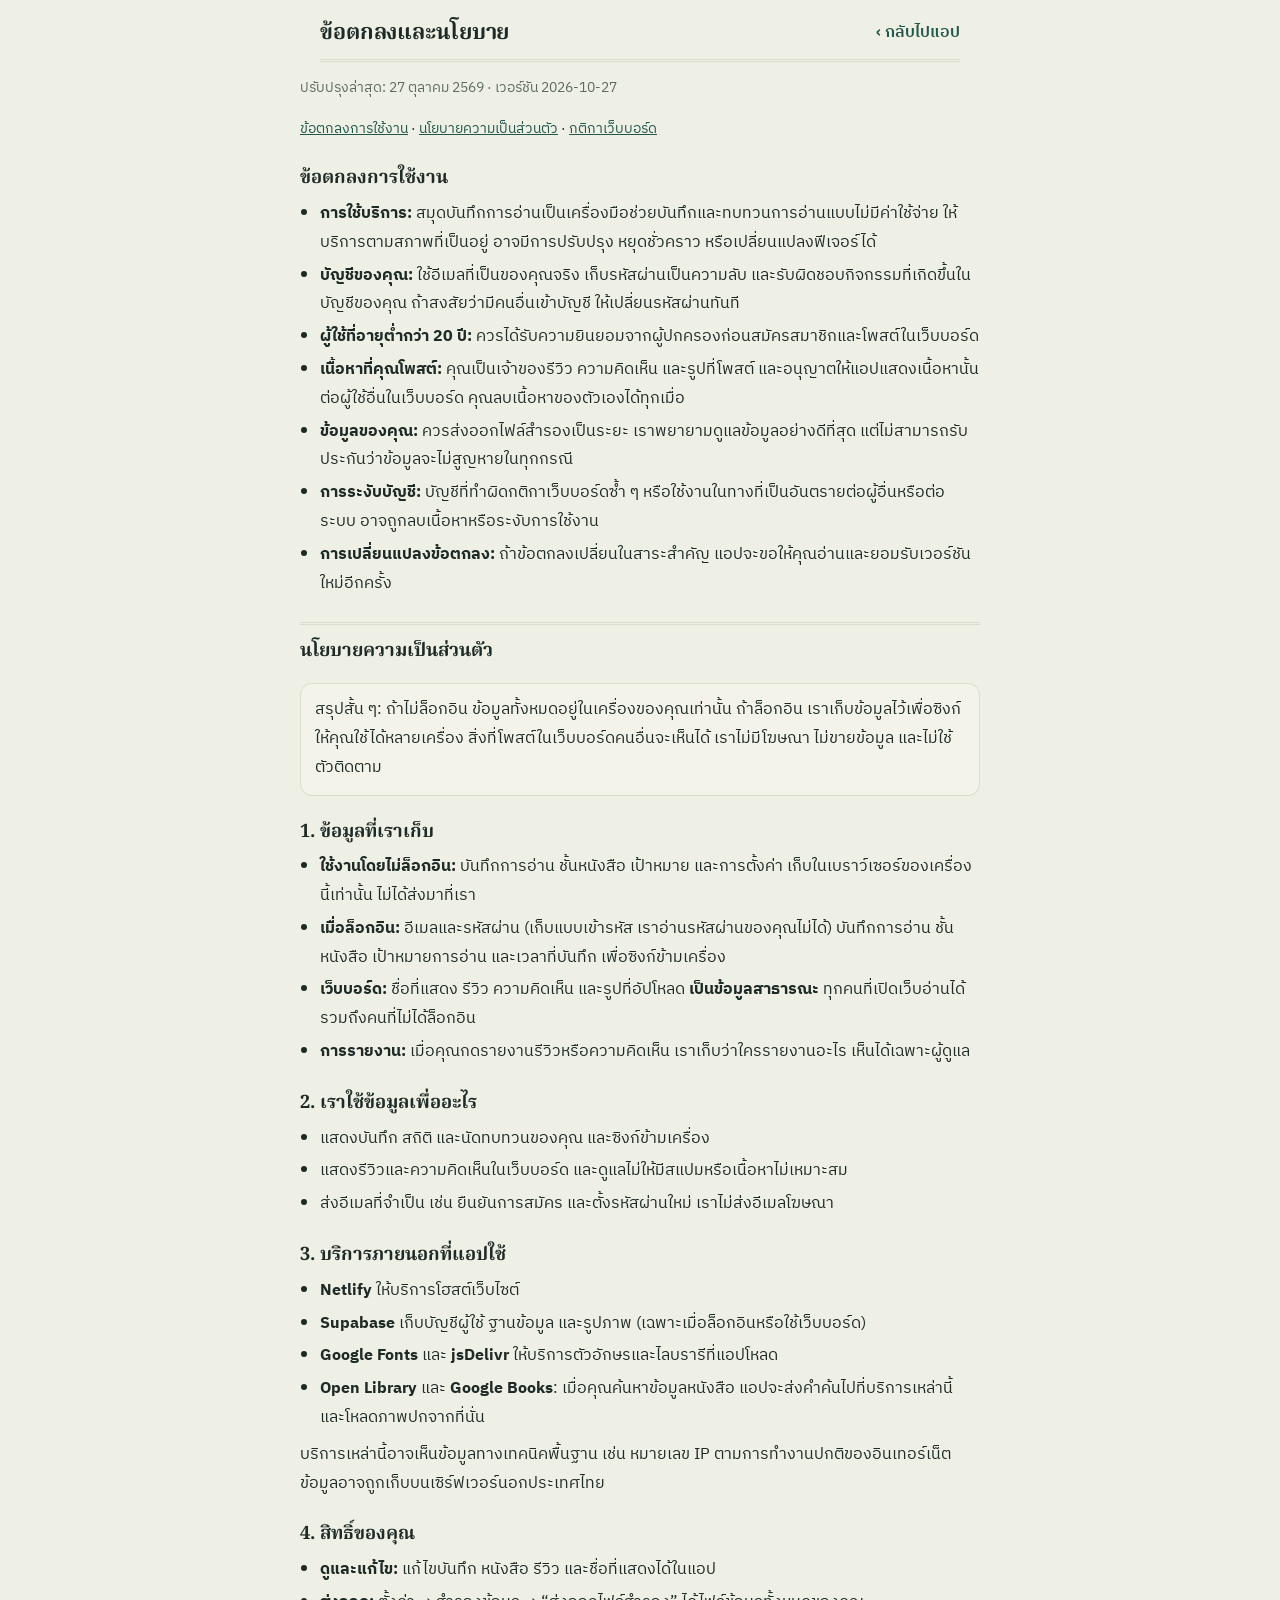
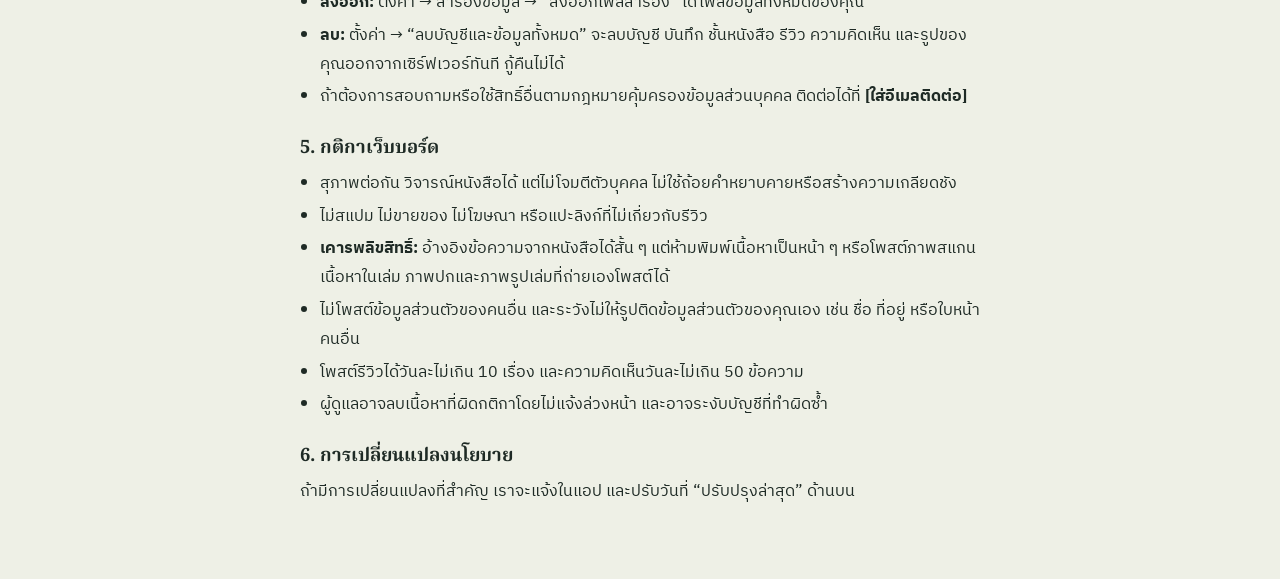
==== commit 8371c045: "ต้องยอมรับข้อตกลงก่อนสมัครสมาชิก และบันทึกหลักฐานการยอมรับ - หน้าสมัคร: ช่องติ๊ก "ฉันได้อ่านและยอมรั" ====
--- a/privacy.html
+++ b/privacy.html
@@ -3,10 +3,10 @@
 <head>
   <meta charset="utf-8">
   <meta name="viewport" content="width=device-width, initial-scale=1, viewport-fit=cover">
-  <title>นโยบายความเป็นส่วนตัวและกติกาการใช้งาน · สมุดบันทึกการอ่าน</title>
+  <title>ข้อตกลงการใช้งานและนโยบายความเป็นส่วนตัว · สมุดบันทึกการอ่าน</title>
   <meta name="theme-color" content="#eef0e6">
   <link rel="icon" href="icons/icon.svg" type="image/svg+xml">
-  <script>try { var t = localStorage.getItem("reading-journal-theme"); if (t === "dark" || t === "system") document.documentElement.dataset.theme = t; } catch (e) {}</script>
+  <script src="theme-init.js"></script>
   <link rel="preconnect" href="https://fonts.googleapis.com">
   <link rel="stylesheet" href="https://fonts.googleapis.com/css2?family=Noto+Serif+Thai:wght@500;700&family=IBM+Plex+Sans+Thai:wght@400;500;600&display=swap">
   <link rel="stylesheet" href="app.css">
@@ -20,17 +20,36 @@
     .doc .updated { color: var(--muted); font-size: .85rem; }
     .doc .callout { background: var(--field); border: 1px solid var(--line); border-radius: 12px; padding: 12px 14px; }
     .doc a { color: var(--accent); }
+    .toc { font-size: .9rem; }
+    .part-title { font-size: 1.3rem; margin-top: 10px; padding-top: 14px; border-top: 3px double var(--line); }
+    section[id], h2[id] { scroll-margin-top: 16px; }
     .top h1 { font-size: 1.35rem; }
     .top .back { white-space: nowrap; flex-shrink: 0; }
   </style>
 </head>
 <body>
   <header class="top">
-    <h1>นโยบายความเป็นส่วนตัว</h1>
+    <h1>ข้อตกลงและนโยบาย</h1>
     <a class="link back" href="./">‹ กลับไปแอป</a>
   </header>
   <main class="doc">
-    <p class="updated">ปรับปรุงล่าสุด: 20 ตุลาคม 2569</p>
+    <p class="updated">ปรับปรุงล่าสุด: 27 ตุลาคม 2569 · เวอร์ชัน 2026-10-27</p>
+    <nav class="toc" aria-label="สารบัญ"><a href="#terms">ข้อตกลงการใช้งาน</a> · <a href="#privacy">นโยบายความเป็นส่วนตัว</a> · <a href="#rules">กติกาเว็บบอร์ด</a></nav>
+
+    <section id="terms">
+      <h2>ข้อตกลงการใช้งาน</h2>
+      <ul>
+        <li><b>การใช้บริการ:</b> สมุดบันทึกการอ่านเป็นเครื่องมือช่วยบันทึกและทบทวนการอ่านแบบไม่มีค่าใช้จ่าย ให้บริการตามสภาพที่เป็นอยู่ อาจมีการปรับปรุง หยุดชั่วคราว หรือเปลี่ยนแปลงฟีเจอร์ได้</li>
+        <li><b>บัญชีของคุณ:</b> ใช้อีเมลที่เป็นของคุณจริง เก็บรหัสผ่านเป็นความลับ และรับผิดชอบกิจกรรมที่เกิดขึ้นในบัญชีของคุณ ถ้าสงสัยว่ามีคนอื่นเข้าบัญชี ให้เปลี่ยนรหัสผ่านทันที</li>
+        <li><b>ผู้ใช้ที่อายุต่ำกว่า 20 ปี:</b> ควรได้รับความยินยอมจากผู้ปกครองก่อนสมัครสมาชิกและโพสต์ในเว็บบอร์ด</li>
+        <li><b>เนื้อหาที่คุณโพสต์:</b> คุณเป็นเจ้าของรีวิว ความคิดเห็น และรูปที่โพสต์ และอนุญาตให้แอปแสดงเนื้อหานั้นต่อผู้ใช้อื่นในเว็บบอร์ด คุณลบเนื้อหาของตัวเองได้ทุกเมื่อ</li>
+        <li><b>ข้อมูลของคุณ:</b> ควรส่งออกไฟล์สำรองเป็นระยะ เราพยายามดูแลข้อมูลอย่างดีที่สุด แต่ไม่สามารถรับประกันว่าข้อมูลจะไม่สูญหายในทุกกรณี</li>
+        <li><b>การระงับบัญชี:</b> บัญชีที่ทำผิดกติกาเว็บบอร์ดซ้ำ ๆ หรือใช้งานในทางที่เป็นอันตรายต่อผู้อื่นหรือต่อระบบ อาจถูกลบเนื้อหาหรือระงับการใช้งาน</li>
+        <li><b>การเปลี่ยนแปลงข้อตกลง:</b> ถ้าข้อตกลงเปลี่ยนในสาระสำคัญ แอปจะขอให้คุณอ่านและยอมรับเวอร์ชันใหม่อีกครั้ง</li>
+      </ul>
+    </section>
+
+    <h2 id="privacy" class="part-title">นโยบายความเป็นส่วนตัว</h2>
 
     <p class="callout">สรุปสั้น ๆ: ถ้าไม่ล็อกอิน ข้อมูลทั้งหมดอยู่ในเครื่องของคุณเท่านั้น ถ้าล็อกอิน เราเก็บข้อมูลไว้เพื่อซิงก์ให้คุณใช้ได้หลายเครื่อง สิ่งที่โพสต์ในเว็บบอร์ดคนอื่นจะเห็นได้ เราไม่มีโฆษณา ไม่ขายข้อมูล และไม่ใช้ตัวติดตาม</p>
 
--- a/app.css
+++ b/app.css
@@ -504,6 +504,56 @@
 .legal a { color: var(--accent); }
 header .link.back { text-decoration: none; font-weight: 600; color: var(--accent); }
 
+/* ปุ่มโปรไฟล์มุมขวาบน */
+.avatar-btn { position: relative; overflow: visible; }
+.avatar-btn #profileBtnFace { display: grid; place-items: center; width: 100%; height: 100%; }
+.avatar-btn.signed-in { background: var(--accent-soft); border-color: color-mix(in srgb, var(--accent) 45%, var(--line)); }
+.avatar-btn .face { font-size: 1.15rem; line-height: 1; font-weight: 700; color: var(--accent); }
+.online-dot { position: absolute; right: -1px; bottom: -1px; width: 11px; height: 11px; border-radius: 50%; background: #2f9e5b; border: 2px solid var(--bg); }
+body.onboard #profileBtn { display: none; }
+
+/* หน้าโปรไฟล์ */
+.profile-card { display: grid; gap: 16px; }
+.pf-head { display: flex; gap: 14px; align-items: center; }
+.pf-avatar { flex: 0 0 72px; width: 72px; height: 72px; border-radius: 50%; display: grid; place-items: center; font-size: 2.2rem; font-weight: 700; color: var(--accent); background: var(--accent-soft); border: 2px solid color-mix(in srgb, var(--gold) 50%, var(--line)); }
+.pf-id { display: grid; gap: 4px; min-width: 0; }
+.pf-id h2 { font-size: 1.3rem; overflow-wrap: anywhere; }
+.pf-id .chip { justify-self: start; }
+.pf-avatars { display: grid; grid-template-columns: repeat(8, minmax(0, 1fr)); gap: 6px; }
+.pf-avatars button { padding: 0; aspect-ratio: 1; font-size: 1.35rem; border-radius: 10px; background: var(--field); }
+.pf-avatars button.on { border: 2px solid var(--accent); background: var(--accent-soft); }
+@media (max-width: 380px) { .pf-avatars { grid-template-columns: repeat(6, minmax(0, 1fr)); } }
+.level-card { background: linear-gradient(var(--paper), color-mix(in srgb, var(--gold-soft) 50%, var(--paper))); }
+.lv-head { display: flex; gap: 12px; align-items: center; }
+.lv-head > div { flex: 1; min-width: 0; }
+.lv-badge { flex: 0 0 52px; width: 52px; height: 52px; border-radius: 14px; display: grid; place-items: center; font-size: 1.8rem; background: var(--paper); border: 1px solid color-mix(in srgb, var(--gold) 45%, var(--line)); }
+.lv-xp { margin: 0; text-align: right; display: grid; line-height: 1.1; }
+.lv-xp b { font-family: var(--display); font-size: 1.5rem; color: var(--gold); font-variant-numeric: tabular-nums; }
+.lv-xp span { font-size: .72rem; color: var(--muted); }
+.lv-bar { height: 10px; }
+.lv-bar > span { background: var(--gold); }
+.xp-list { margin: 0; padding: 0; list-style: none; display: grid; gap: 6px; }
+.xp-list li { display: grid; grid-template-columns: 1fr auto; column-gap: 10px; font-size: .88rem; }
+.xp-list b { color: var(--gold); font-variant-numeric: tabular-nums; text-align: right; }
+.xp-list small { grid-column: 1 / -1; color: var(--muted); font-size: .72rem; margin-top: -2px; }
+.ladder { margin: 0; padding: 0; list-style: none; display: grid; gap: 4px; }
+.ladder li { display: grid; grid-template-columns: 28px minmax(0, 1fr) auto auto; gap: 10px; align-items: center; padding: 7px 10px; border-radius: 10px; font-size: .88rem; color: var(--muted); }
+.ladder li.done { color: var(--ink); }
+.ladder li.now { background: var(--gold-soft); color: var(--ink); font-weight: 700; }
+.ld-icon { font-size: 1.15rem; text-align: center; }
+.ld-xp { font-size: .76rem; font-variant-numeric: tabular-nums; }
+.ld-mark { font-size: .76rem; color: var(--gold); font-weight: 700; min-width: 3.5em; text-align: right; }
+.pf-actions { justify-content: space-between; }
+/* ชื่อในเว็บบอร์ด */
+.av-sm { display: inline-grid; place-items: center; width: 1.45em; height: 1.45em; border-radius: 50%; background: var(--accent-soft); margin-right: 4px; font-size: .95em; vertical-align: -0.3em; }
+.lv-chip { font-size: .66rem; font-weight: 700; color: var(--gold); background: var(--gold-soft); border-radius: 999px; padding: 0 6px; vertical-align: .1em; }
+
+/* ยอมรับข้อตกลง */
+.terms-check { align-items: flex-start; font-size: .86rem; line-height: 1.6; background: var(--field); border: 1px solid var(--line); border-radius: 10px; padding: 10px 12px; }
+.terms-check input { margin-top: .3em; flex-shrink: 0; width: 18px; height: 18px; }
+.terms-check a, .terms-card a { color: var(--accent); }
+.terms-card { border-color: var(--accent); background: linear-gradient(var(--paper), var(--accent-soft)); }
+
 /* ---------- แถบเมนูล่าง ---------- */
 .tabs {
   position: fixed; left: 0; right: 0; bottom: 0; z-index: 10;
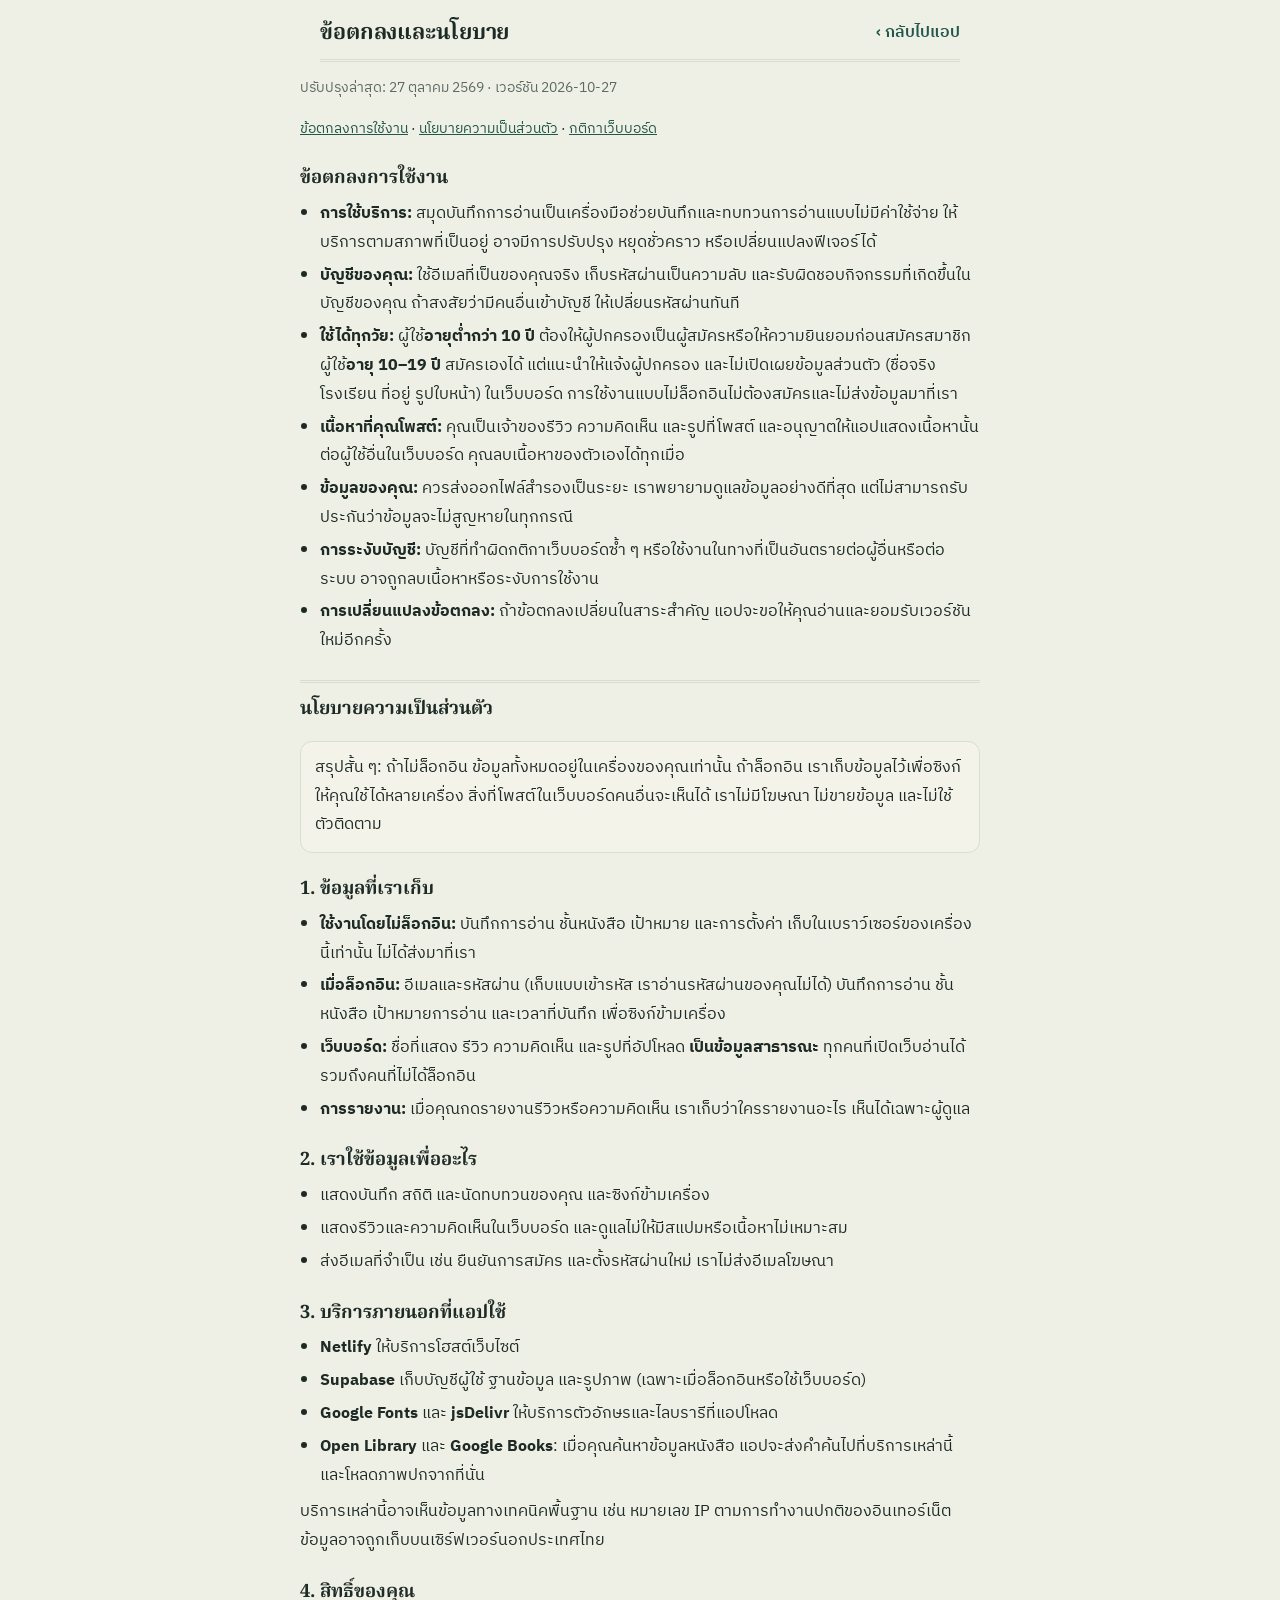
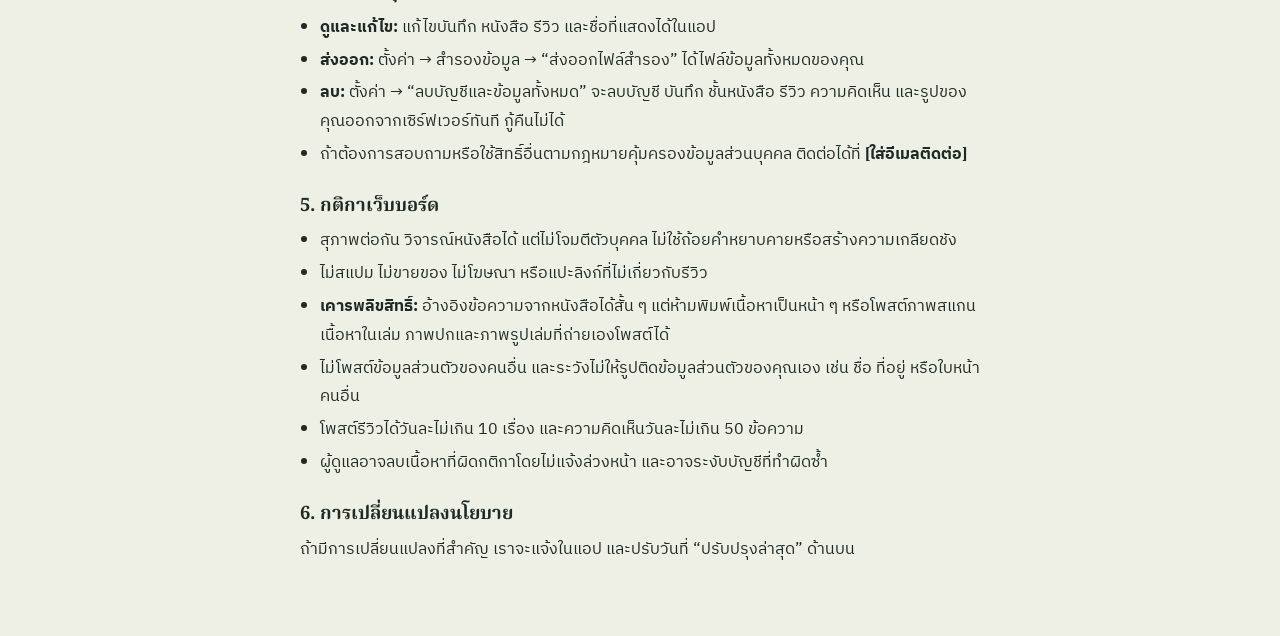
==== commit 6d646d31: "ข้อตกลง: ชี้แจงว่าใช้ได้ทุกวัย แยกเงื่อนไขผู้เยาว์ตาม PDPA มาตรา 20 ต่ำกว่า 10 ปี ต้องมีผู้ปกครองยิน" ====
--- a/privacy.html
+++ b/privacy.html
@@ -41,7 +41,7 @@
       <ul>
         <li><b>การใช้บริการ:</b> สมุดบันทึกการอ่านเป็นเครื่องมือช่วยบันทึกและทบทวนการอ่านแบบไม่มีค่าใช้จ่าย ให้บริการตามสภาพที่เป็นอยู่ อาจมีการปรับปรุง หยุดชั่วคราว หรือเปลี่ยนแปลงฟีเจอร์ได้</li>
         <li><b>บัญชีของคุณ:</b> ใช้อีเมลที่เป็นของคุณจริง เก็บรหัสผ่านเป็นความลับ และรับผิดชอบกิจกรรมที่เกิดขึ้นในบัญชีของคุณ ถ้าสงสัยว่ามีคนอื่นเข้าบัญชี ให้เปลี่ยนรหัสผ่านทันที</li>
-        <li><b>ผู้ใช้ที่อายุต่ำกว่า 20 ปี:</b> ควรได้รับความยินยอมจากผู้ปกครองก่อนสมัครสมาชิกและโพสต์ในเว็บบอร์ด</li>
+        <li><b>ใช้ได้ทุกวัย:</b> ผู้ใช้<b>อายุต่ำกว่า 10 ปี</b> ต้องให้ผู้ปกครองเป็นผู้สมัครหรือให้ความยินยอมก่อนสมัครสมาชิก ผู้ใช้<b>อายุ 10–19 ปี</b> สมัครเองได้ แต่แนะนำให้แจ้งผู้ปกครอง และไม่เปิดเผยข้อมูลส่วนตัว (ชื่อจริง โรงเรียน ที่อยู่ รูปใบหน้า) ในเว็บบอร์ด การใช้งานแบบไม่ล็อกอินไม่ต้องสมัครและไม่ส่งข้อมูลมาที่เรา</li>
         <li><b>เนื้อหาที่คุณโพสต์:</b> คุณเป็นเจ้าของรีวิว ความคิดเห็น และรูปที่โพสต์ และอนุญาตให้แอปแสดงเนื้อหานั้นต่อผู้ใช้อื่นในเว็บบอร์ด คุณลบเนื้อหาของตัวเองได้ทุกเมื่อ</li>
         <li><b>ข้อมูลของคุณ:</b> ควรส่งออกไฟล์สำรองเป็นระยะ เราพยายามดูแลข้อมูลอย่างดีที่สุด แต่ไม่สามารถรับประกันว่าข้อมูลจะไม่สูญหายในทุกกรณี</li>
         <li><b>การระงับบัญชี:</b> บัญชีที่ทำผิดกติกาเว็บบอร์ดซ้ำ ๆ หรือใช้งานในทางที่เป็นอันตรายต่อผู้อื่นหรือต่อระบบ อาจถูกลบเนื้อหาหรือระงับการใช้งาน</li>
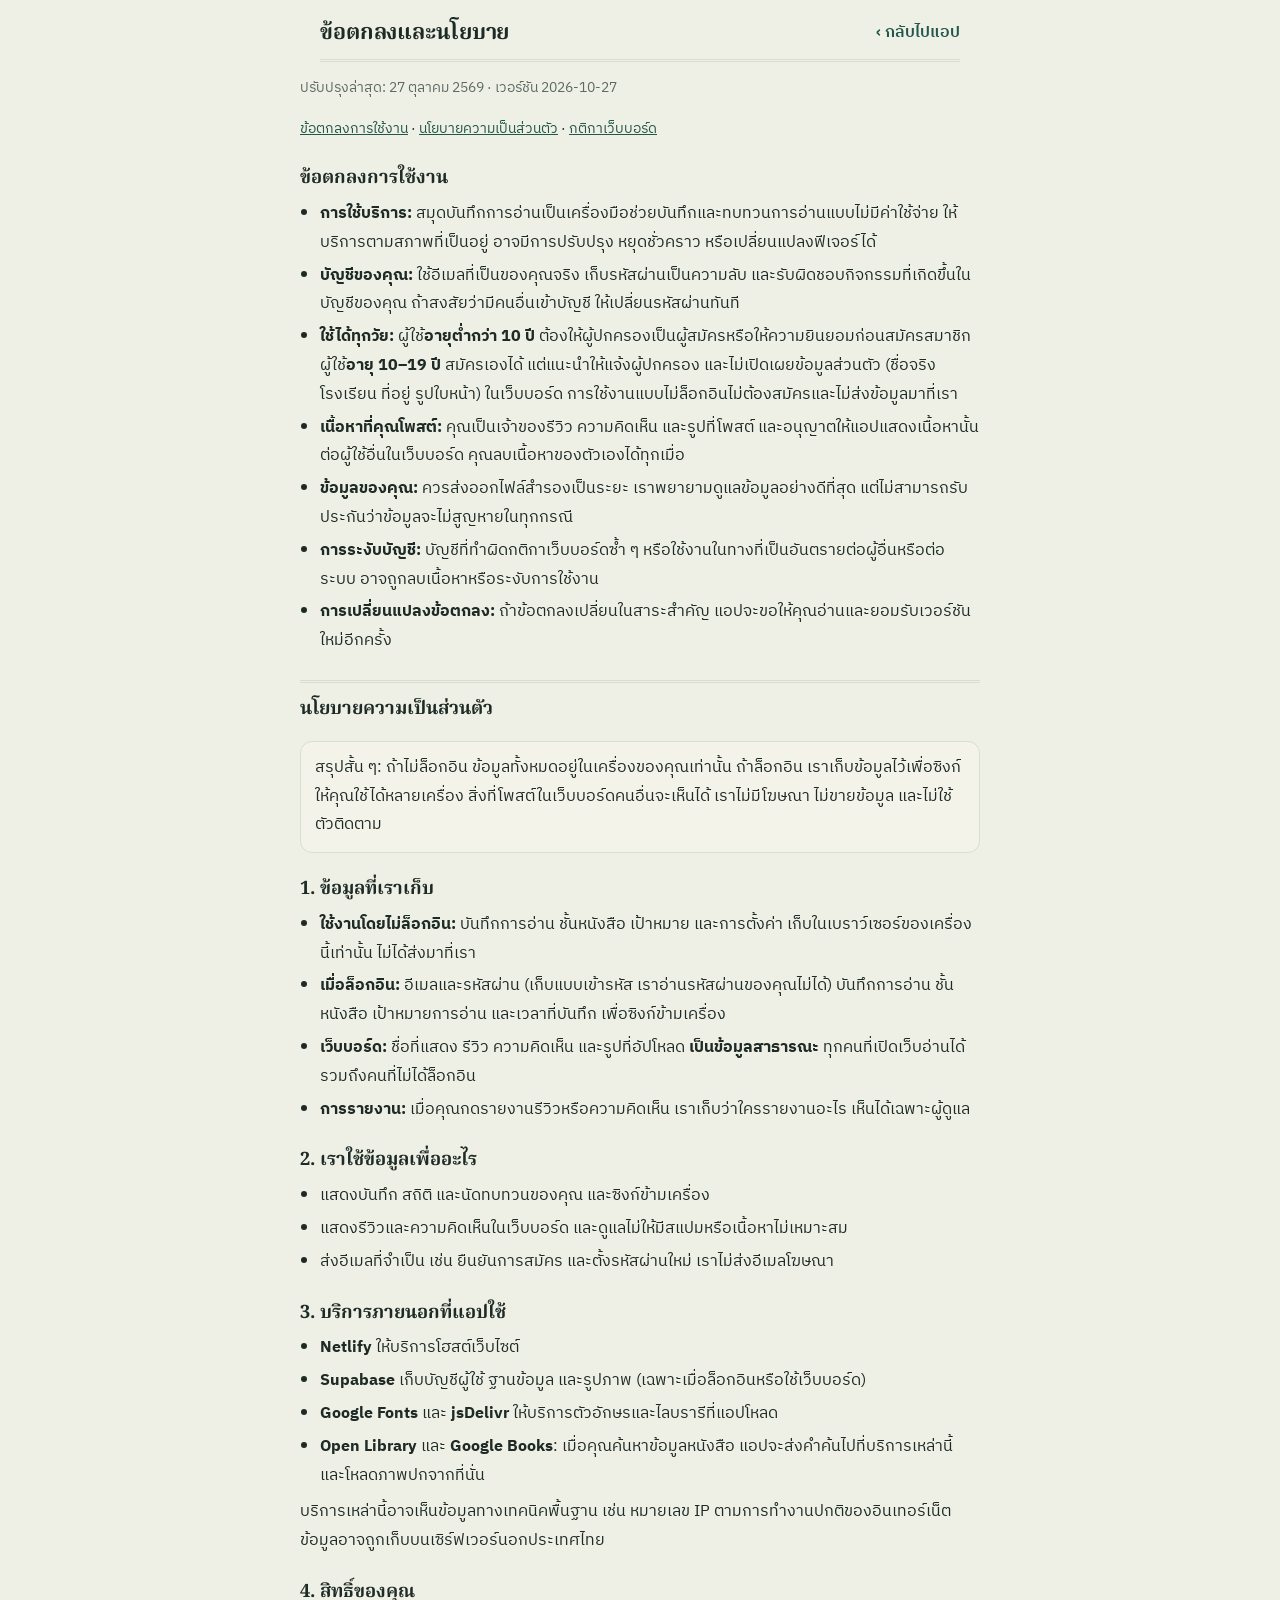
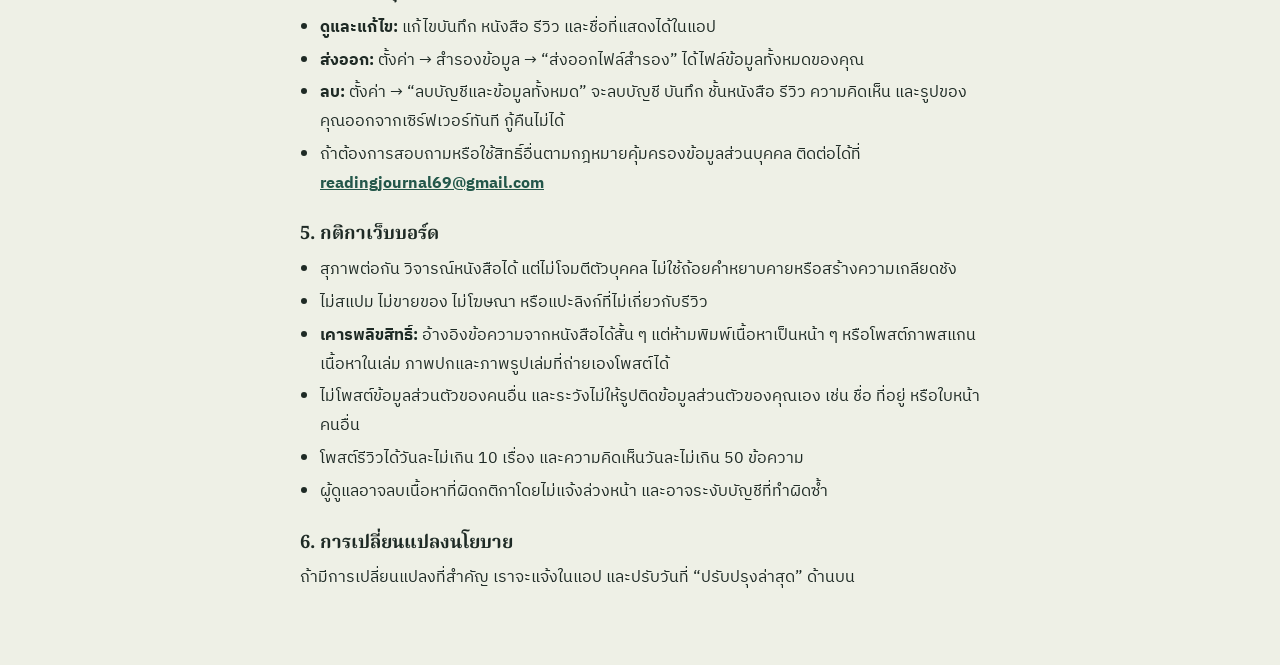
==== commit 7852bb7e: "ใส่อีเมลติดต่อในหน้านโยบาย Co-Authored-By: Claude Opus 5.5 <noreply@anthropic.com>" ====
--- a/privacy.html
+++ b/privacy.html
@@ -89,7 +89,7 @@
         <li><b>ดูและแก้ไข:</b> แก้ไขบันทึก หนังสือ รีวิว และชื่อที่แสดงได้ในแอป</li>
         <li><b>ส่งออก:</b> ตั้งค่า → สำรองข้อมูล → “ส่งออกไฟล์สำรอง” ได้ไฟล์ข้อมูลทั้งหมดของคุณ</li>
         <li><b>ลบ:</b> ตั้งค่า → “ลบบัญชีและข้อมูลทั้งหมด” จะลบบัญชี บันทึก ชั้นหนังสือ รีวิว ความคิดเห็น และรูปของคุณออกจากเซิร์ฟเวอร์ทันที กู้คืนไม่ได้</li>
-        <li>ถ้าต้องการสอบถามหรือใช้สิทธิ์อื่นตามกฎหมายคุ้มครองข้อมูลส่วนบุคคล ติดต่อได้ที่ <b>[ใส่อีเมลติดต่อ]</b></li>
+        <li>ถ้าต้องการสอบถามหรือใช้สิทธิ์อื่นตามกฎหมายคุ้มครองข้อมูลส่วนบุคคล ติดต่อได้ที่ <a href="mailto:readingjournal69@gmail.com"><b>readingjournal69@gmail.com</b></a></li>
       </ul>
     </section>
 
--- a/app.css
+++ b/app.css
@@ -66,6 +66,10 @@
 h1 { font-family: var(--display); font-weight: 700; font-size: 1.7rem; margin: 0; line-height: 1.25; letter-spacing: -.005em; text-wrap: balance; }
 h2 { font-family: var(--display); font-weight: 700; font-size: 1.12rem; margin: 0; line-height: 1.4; }
 h3 { text-wrap: balance; }
+/* ป้าย "เวอร์ชัน demo" ต่อท้ายชื่อแอป */
+.title-wrap { display: flex; align-items: center; flex-wrap: wrap; gap: 4px 10px; min-width: 0; }
+.demo-badge { font-size: .72rem; font-weight: 600; line-height: 1; padding: 5px 9px; border-radius: 999px; color: var(--accent); border: 1px solid currentColor; white-space: nowrap; }
+.demo-badge[hidden] { display: none; }
 .top-right { display: flex; align-items: center; gap: 8px; flex-shrink: 0; }
 .sync { margin: 0; font-size: .76rem; color: var(--muted); }
 .sync.warn { color: var(--due); font-weight: 600; }
@@ -77,11 +81,12 @@
 .icon-btn.on { color: var(--accent); border-color: var(--accent); }
 
 .view { display: grid; gap: 18px; padding-block: 12px; }
-.today {
+/* บรรทัดวันที่ในหน้าแรก (จำกัดเฉพาะ p.today ไม่ให้ไปกระทบช่อง "วันนี้" ในปฏิทิน) */
+p.today {
   margin: 0; color: var(--muted); font-size: .8rem; letter-spacing: .06em;
   display: flex; align-items: center; gap: 10px;
 }
-.today::after { content: ""; flex: 1; height: 1px; background: var(--line); }
+p.today::after { content: ""; flex: 1; height: 1px; background: var(--line); }
 
 /* ---------- พื้นผิว ---------- */
 .card, .entry, fieldset, .stats {
@@ -233,8 +238,8 @@
 .timer-mini:hover { background: var(--accent-deep); }
 
 /* ---------- ทบทวน ---------- */
-.review { display: grid; gap: 14px; }
-.review .goal { margin: 0; font-style: italic; color: var(--muted); }
+.review.card { display: grid; gap: 14px; }
+.review.card .goal { margin: 0; font-style: italic; color: var(--muted); }
 #rvAnswer { border-top: 1px solid var(--line); padding-top: 14px; display: grid; gap: 8px; }
 #rvAnswer ol, #rvAnswer p { margin: 0; }
 .grade { display: grid; gap: 8px; }
@@ -554,6 +559,17 @@
 .terms-check a, .terms-card a { color: var(--accent); }
 .terms-card { border-color: var(--accent); background: linear-gradient(var(--paper), var(--accent-soft)); }
 
+/* เข้าสู่ระบบด้วย Google */
+.or-line { display: flex; align-items: center; gap: 10px; color: var(--muted); font-size: .8rem; }
+.or-line::before, .or-line::after { content: ""; flex: 1; height: 1px; background: var(--line); }
+.google-btn { display: flex; align-items: center; justify-content: center; gap: 10px; width: 100%; padding: 11px 16px; font-weight: 600; background: #fff; color: #1f1f1f; border: 1px solid #dadce0; }
+.google-btn svg { width: 20px; height: 20px; }
+:root[data-theme="dark"] .google-btn { background: #131314; color: #e3e3e3; border-color: #8e918f; }
+.google-note { font-size: .76rem; text-align: center; }
+/* กล่องกันบอต: ว่างไว้ (ไม่กินที่) จนกว่า Cloudflare จะให้ผู้ใช้ยืนยัน */
+.captcha-box:empty { display: none; }
+.captcha-box iframe { max-width: 100%; }
+
 /* ---------- แถบเมนูล่าง ---------- */
 .tabs {
   position: fixed; left: 0; right: 0; bottom: 0; z-index: 10;
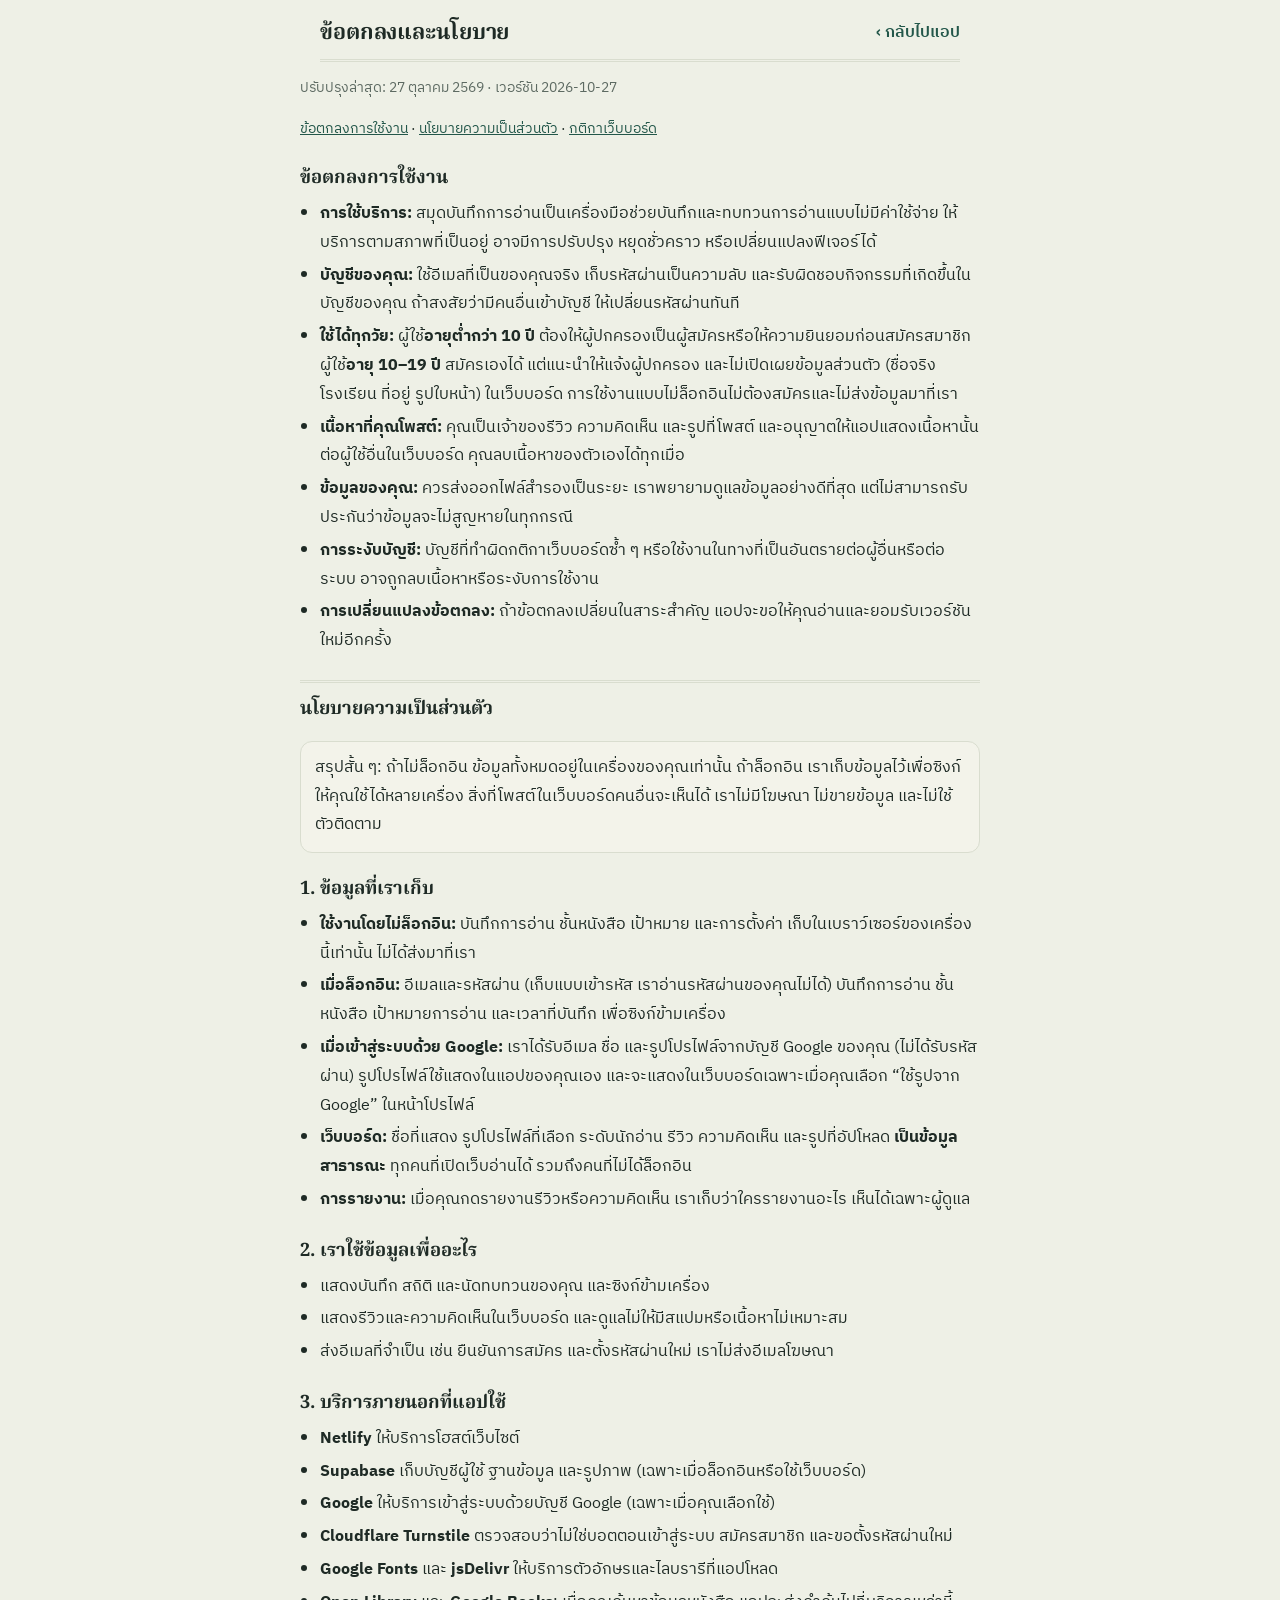
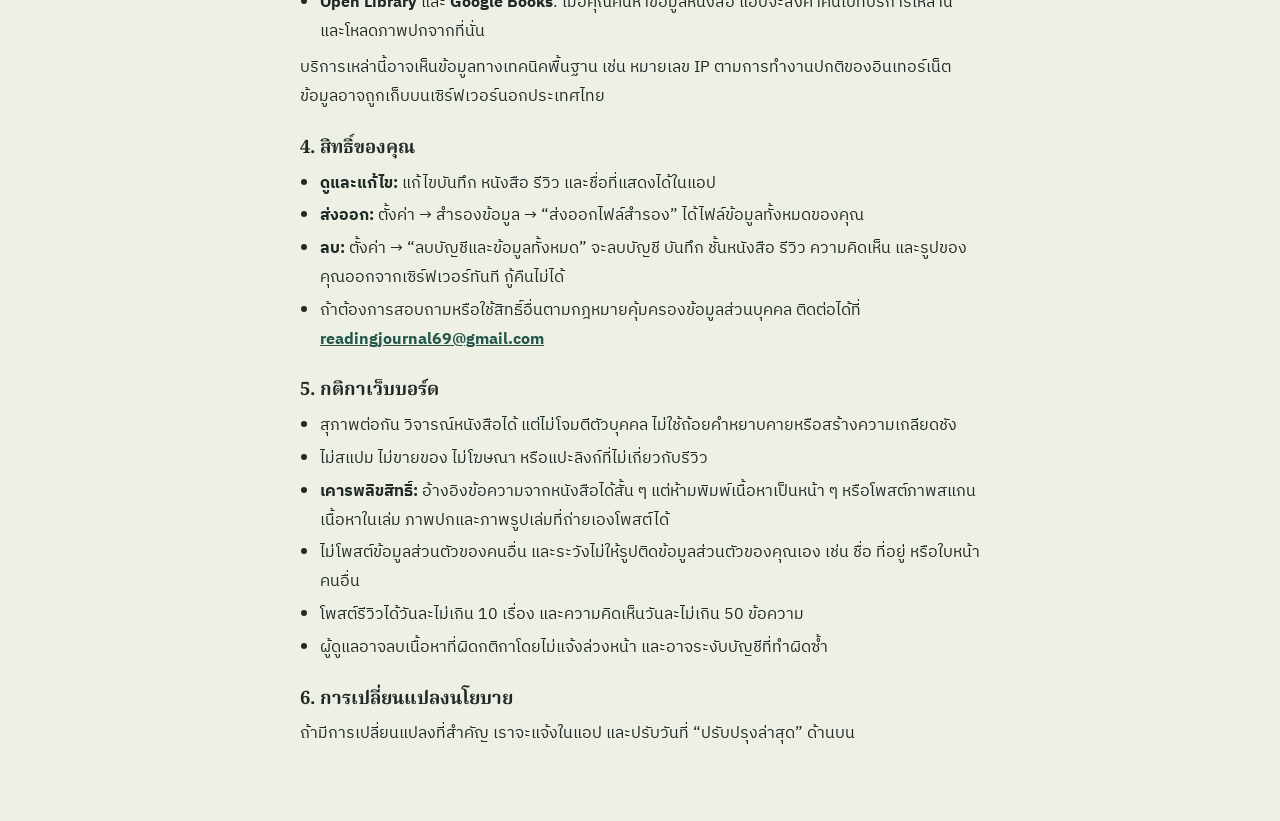
==== commit c234529d: "ใช้รูปโปรไฟล์จากบัญชี Google ได้ (เว็บบอร์ดแสดงเมื่อผู้ใช้เลือกเท่านั้น) - ปุ่มโปรไฟล์/หน้าโปรไฟล์ใช" ====
--- a/privacy.html
+++ b/privacy.html
@@ -58,7 +58,8 @@
       <ul>
         <li><b>ใช้งานโดยไม่ล็อกอิน:</b> บันทึกการอ่าน ชั้นหนังสือ เป้าหมาย และการตั้งค่า เก็บในเบราว์เซอร์ของเครื่องนี้เท่านั้น ไม่ได้ส่งมาที่เรา</li>
         <li><b>เมื่อล็อกอิน:</b> อีเมลและรหัสผ่าน (เก็บแบบเข้ารหัส เราอ่านรหัสผ่านของคุณไม่ได้) บันทึกการอ่าน ชั้นหนังสือ เป้าหมายการอ่าน และเวลาที่บันทึก เพื่อซิงก์ข้ามเครื่อง</li>
-        <li><b>เว็บบอร์ด:</b> ชื่อที่แสดง รีวิว ความคิดเห็น และรูปที่อัปโหลด <b>เป็นข้อมูลสาธารณะ</b> ทุกคนที่เปิดเว็บอ่านได้ รวมถึงคนที่ไม่ได้ล็อกอิน</li>
+        <li><b>เมื่อเข้าสู่ระบบด้วย Google:</b> เราได้รับอีเมล ชื่อ และรูปโปรไฟล์จากบัญชี Google ของคุณ (ไม่ได้รับรหัสผ่าน) รูปโปรไฟล์ใช้แสดงในแอปของคุณเอง และจะแสดงในเว็บบอร์ดเฉพาะเมื่อคุณเลือก “ใช้รูปจาก Google” ในหน้าโปรไฟล์</li>
+        <li><b>เว็บบอร์ด:</b> ชื่อที่แสดง รูปโปรไฟล์ที่เลือก ระดับนักอ่าน รีวิว ความคิดเห็น และรูปที่อัปโหลด <b>เป็นข้อมูลสาธารณะ</b> ทุกคนที่เปิดเว็บอ่านได้ รวมถึงคนที่ไม่ได้ล็อกอิน</li>
         <li><b>การรายงาน:</b> เมื่อคุณกดรายงานรีวิวหรือความคิดเห็น เราเก็บว่าใครรายงานอะไร เห็นได้เฉพาะผู้ดูแล</li>
       </ul>
     </section>
@@ -77,6 +78,8 @@
       <ul>
         <li><b>Netlify</b> ให้บริการโฮสต์เว็บไซต์</li>
         <li><b>Supabase</b> เก็บบัญชีผู้ใช้ ฐานข้อมูล และรูปภาพ (เฉพาะเมื่อล็อกอินหรือใช้เว็บบอร์ด)</li>
+        <li><b>Google</b> ให้บริการเข้าสู่ระบบด้วยบัญชี Google (เฉพาะเมื่อคุณเลือกใช้)</li>
+        <li><b>Cloudflare Turnstile</b> ตรวจสอบว่าไม่ใช่บอตตอนเข้าสู่ระบบ สมัครสมาชิก และขอตั้งรหัสผ่านใหม่</li>
         <li><b>Google Fonts</b> และ <b>jsDelivr</b> ให้บริการตัวอักษรและไลบรารีที่แอปโหลด</li>
         <li><b>Open Library</b> และ <b>Google Books</b>: เมื่อคุณค้นหาข้อมูลหนังสือ แอปจะส่งคำค้นไปที่บริการเหล่านี้ และโหลดภาพปกจากที่นั่น</li>
       </ul>
--- a/app.css
+++ b/app.css
@@ -527,7 +527,16 @@
 .pf-avatars { display: grid; grid-template-columns: repeat(8, minmax(0, 1fr)); gap: 6px; }
 .pf-avatars button { padding: 0; aspect-ratio: 1; font-size: 1.35rem; border-radius: 10px; background: var(--field); }
 .pf-avatars button.on { border: 2px solid var(--accent); background: var(--accent-soft); }
-@media (max-width: 380px) { .pf-avatars { grid-template-columns: repeat(6, minmax(0, 1fr)); } }
+/* รูปจาก Google: ตัดเป็นวงกลมเต็มกรอบ */
+.av-img { display: block; width: 100%; height: 100%; object-fit: cover; border-radius: 50%; }
+/* มีตัวเลือกรูปจาก Google: ช่องกว้าง 2 ช่อง แถวจะเต็มพอดี (2+16 = 9×2 หรือ 6×3) */
+.pf-avatars:has(.g-pick) { grid-template-columns: repeat(9, minmax(0, 1fr)); }
+.pf-avatars .g-pick { grid-column: span 2; aspect-ratio: auto; display: flex; align-items: center; justify-content: center; gap: 6px; padding: 4px 6px; font-size: .78rem; font-weight: 600; color: var(--muted); }
+.pf-avatars .g-pick .av-img { width: auto; height: 100%; max-height: 34px; aspect-ratio: 1; flex: none; }
+.pf-avatars .g-pick.on { color: var(--accent); }
+.avatar-btn .face:has(.av-img) { display: block; width: 100%; height: 100%; }
+.av-sm:has(.av-img), .pf-avatar:has(.av-img) { overflow: hidden; }
+@media (max-width: 380px) { .pf-avatars, .pf-avatars:has(.g-pick) { grid-template-columns: repeat(6, minmax(0, 1fr)); } }
 .level-card { background: linear-gradient(var(--paper), color-mix(in srgb, var(--gold-soft) 50%, var(--paper))); }
 .lv-head { display: flex; gap: 12px; align-items: center; }
 .lv-head > div { flex: 1; min-width: 0; }
